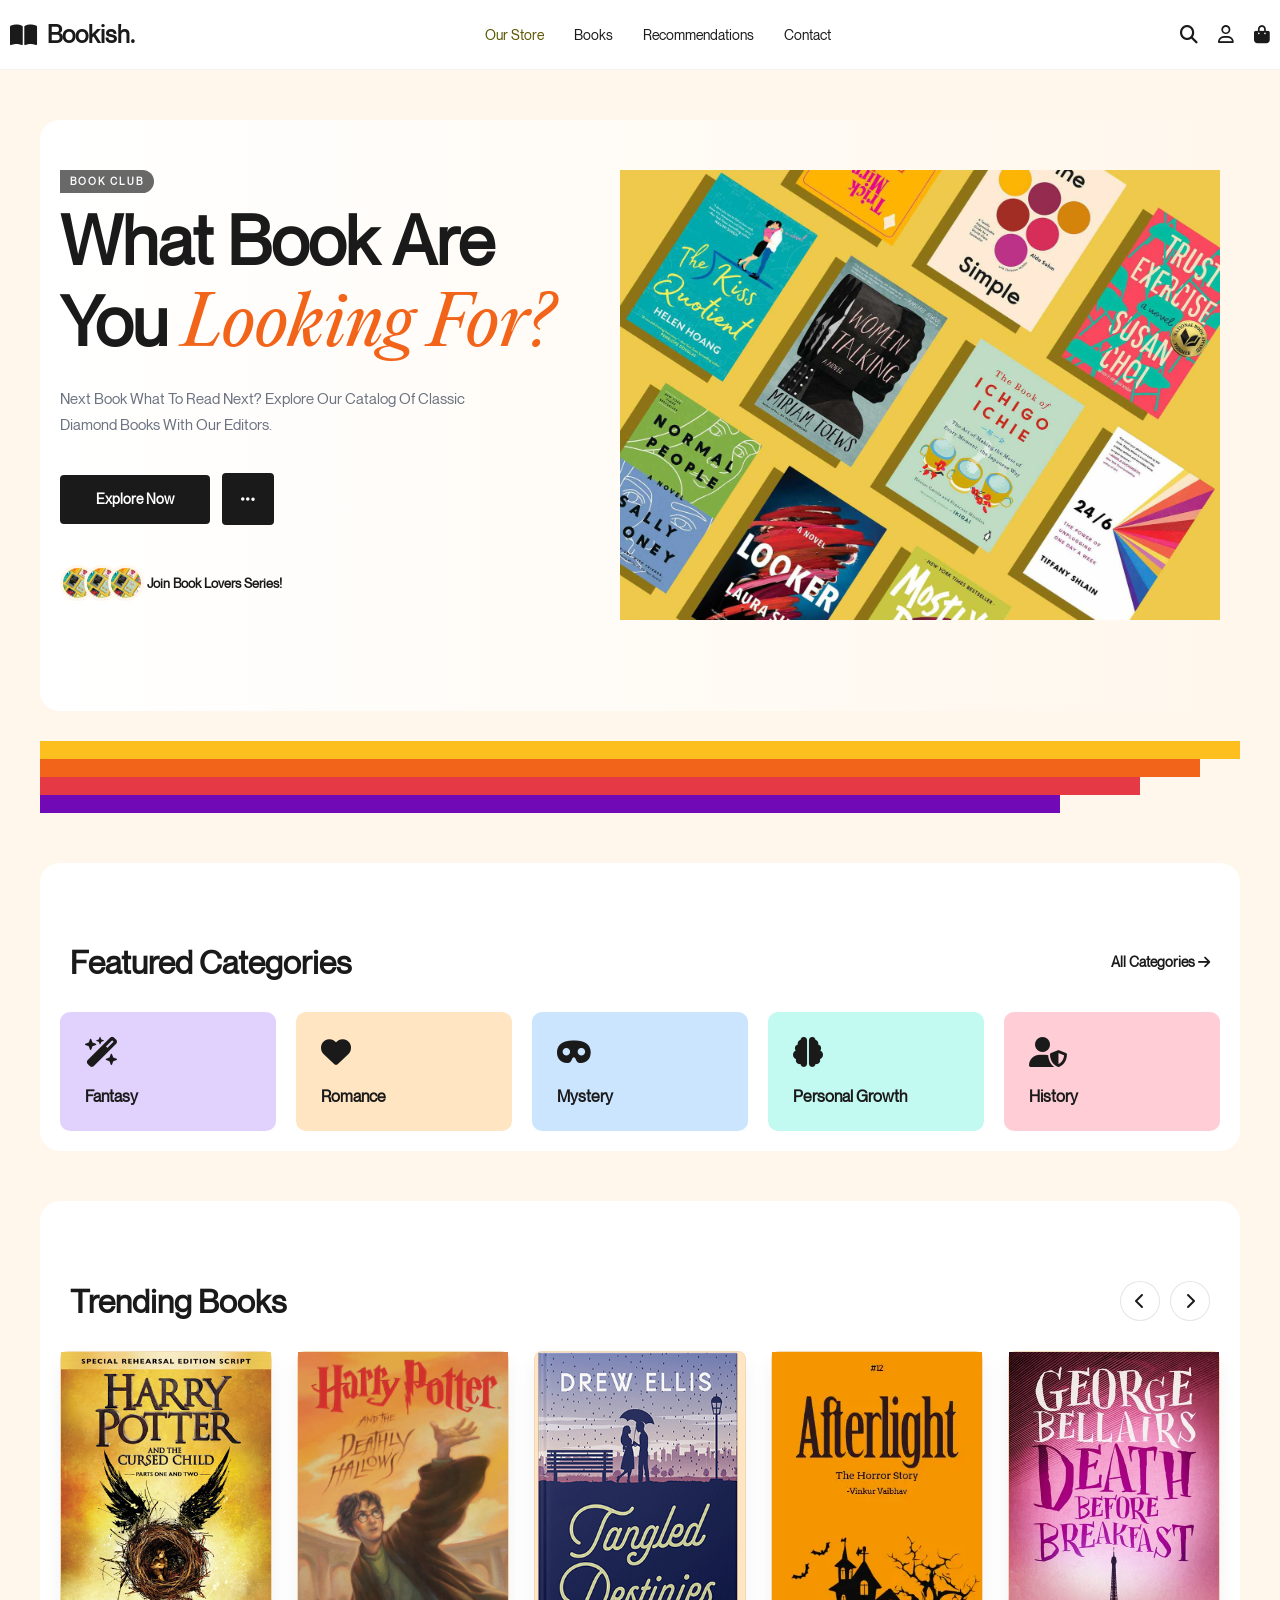
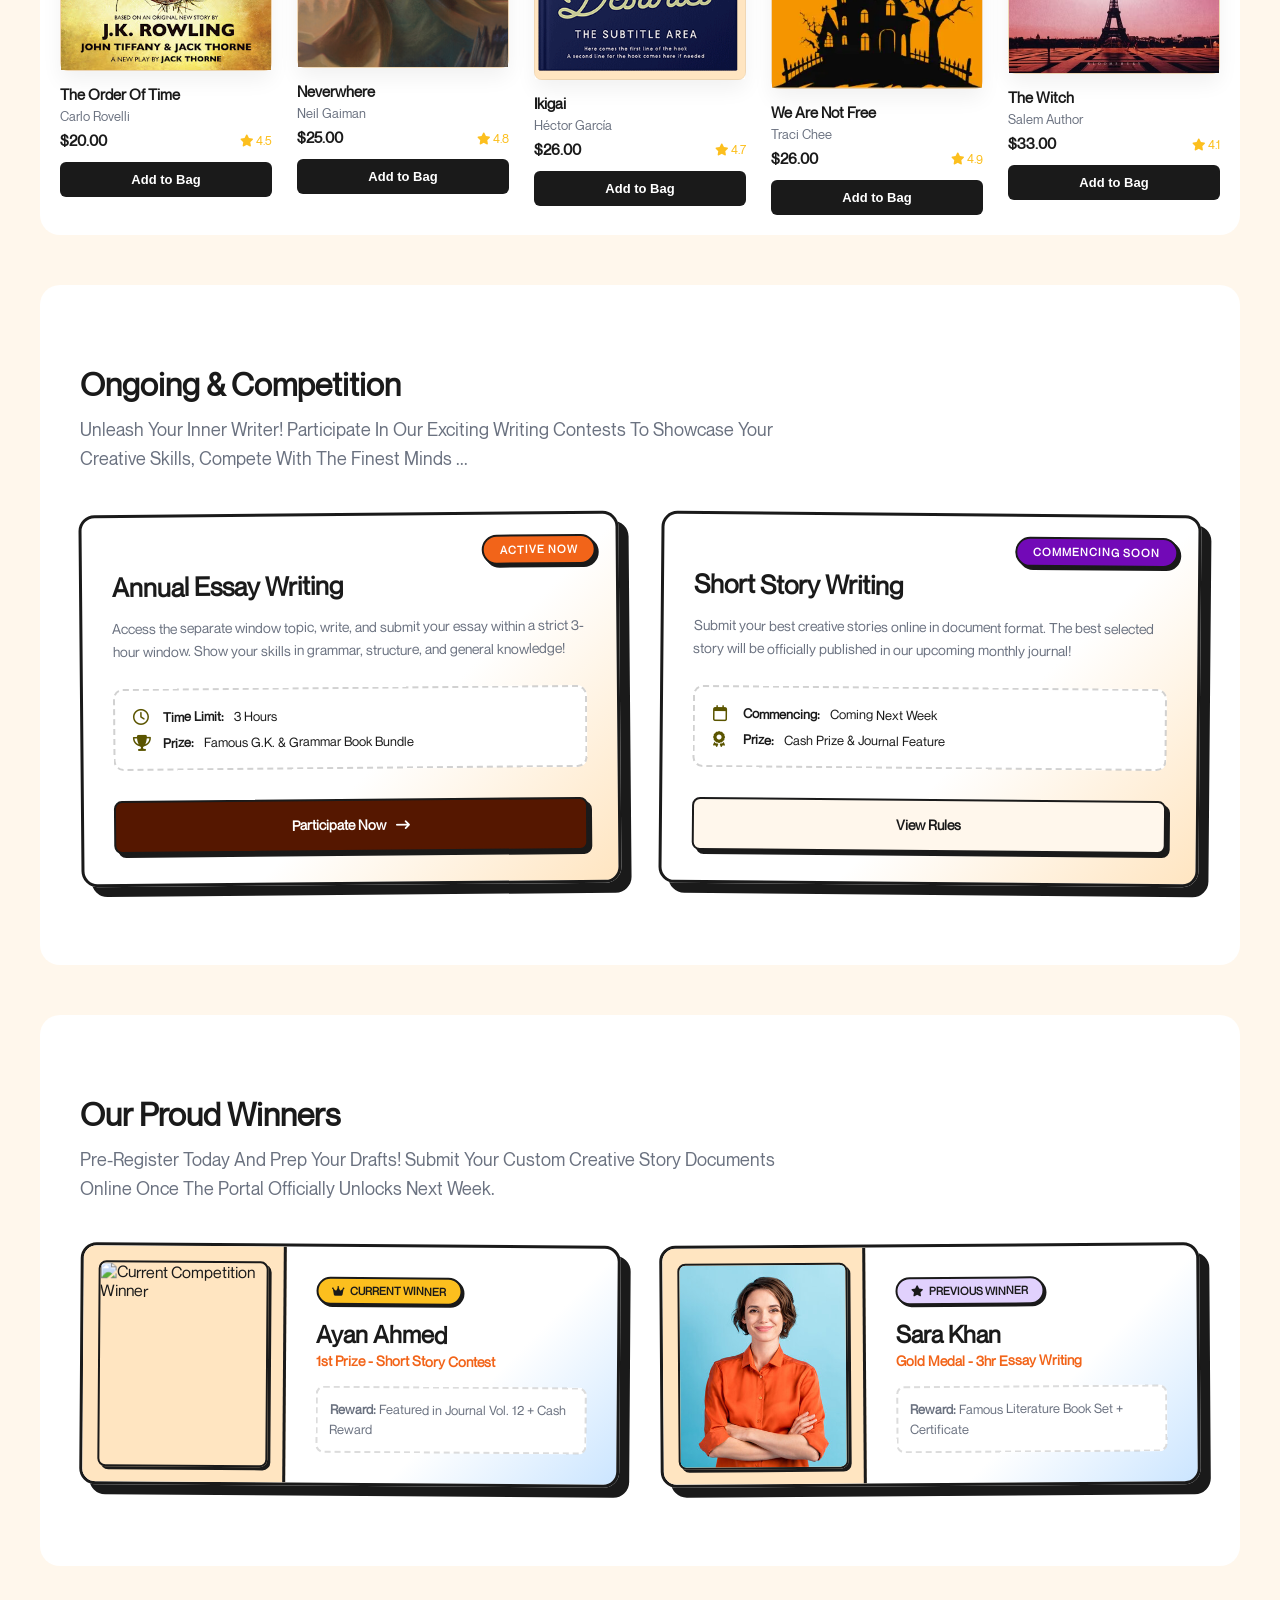
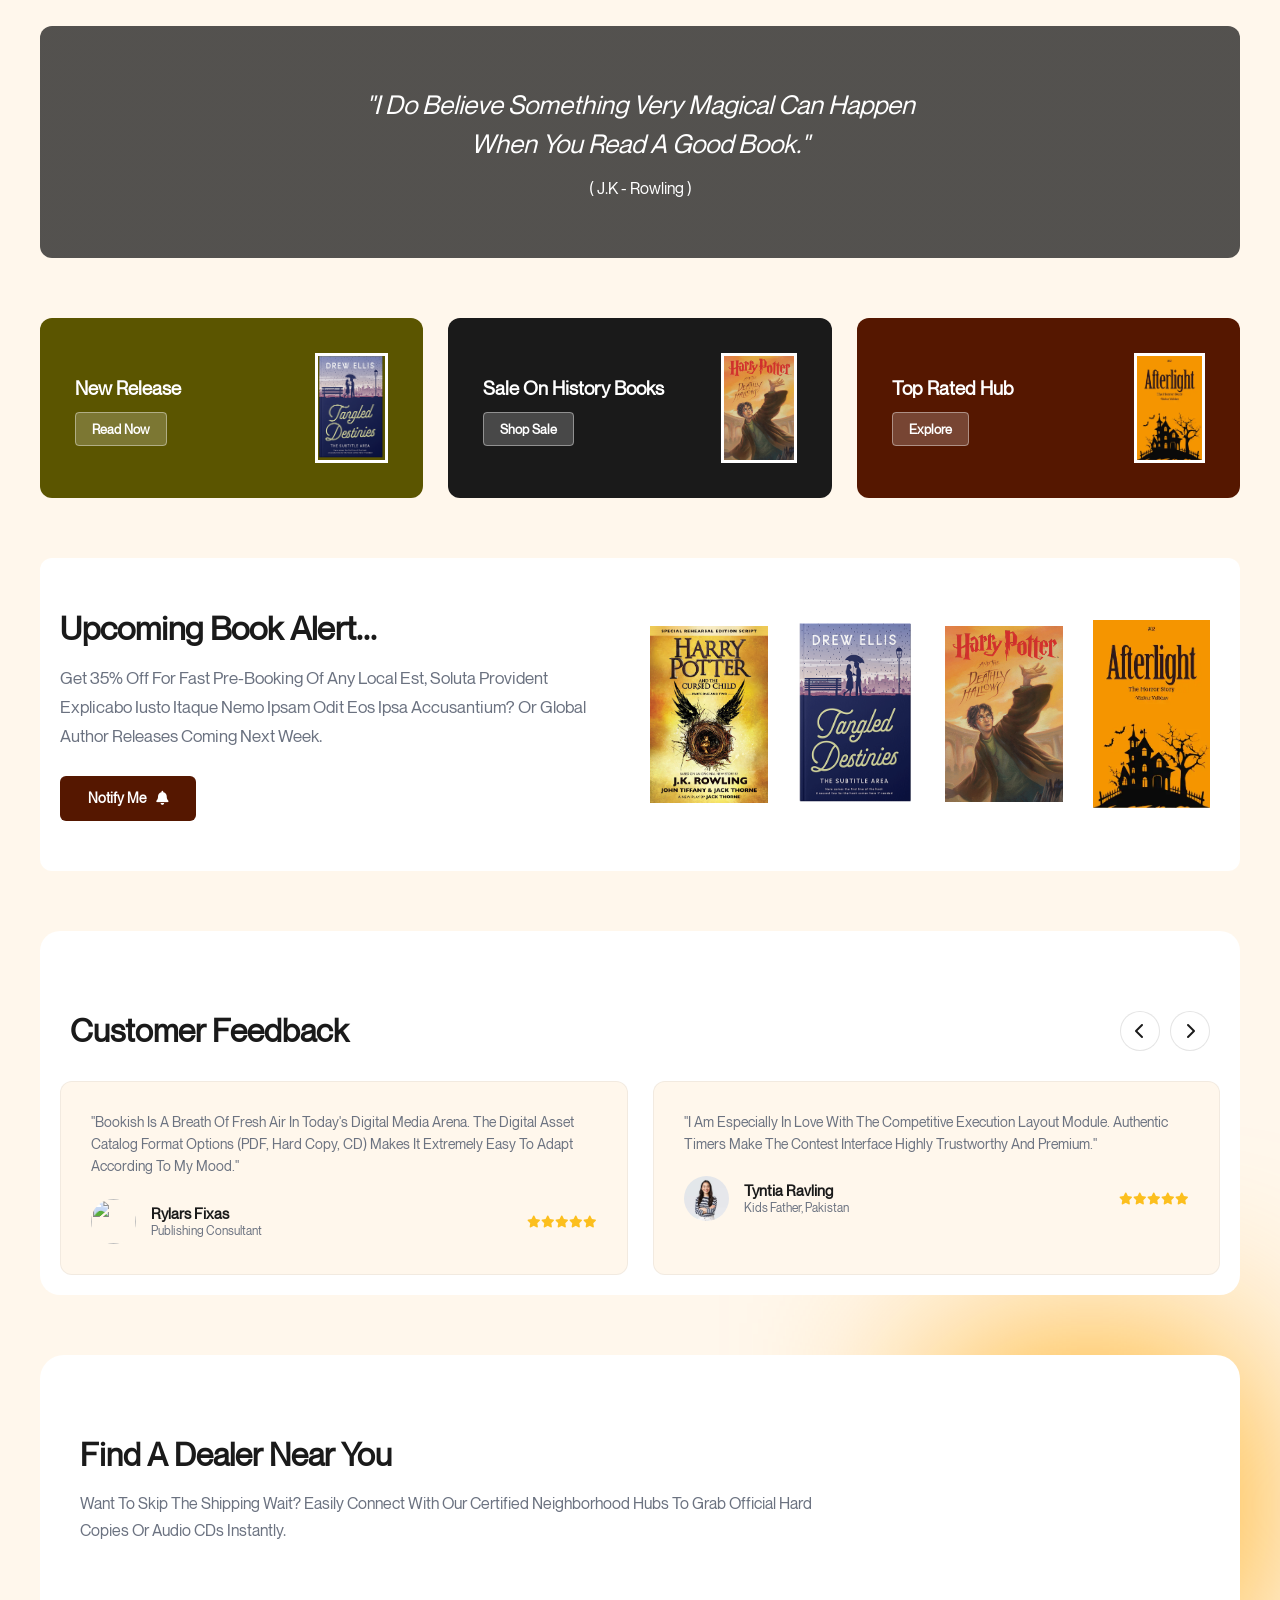
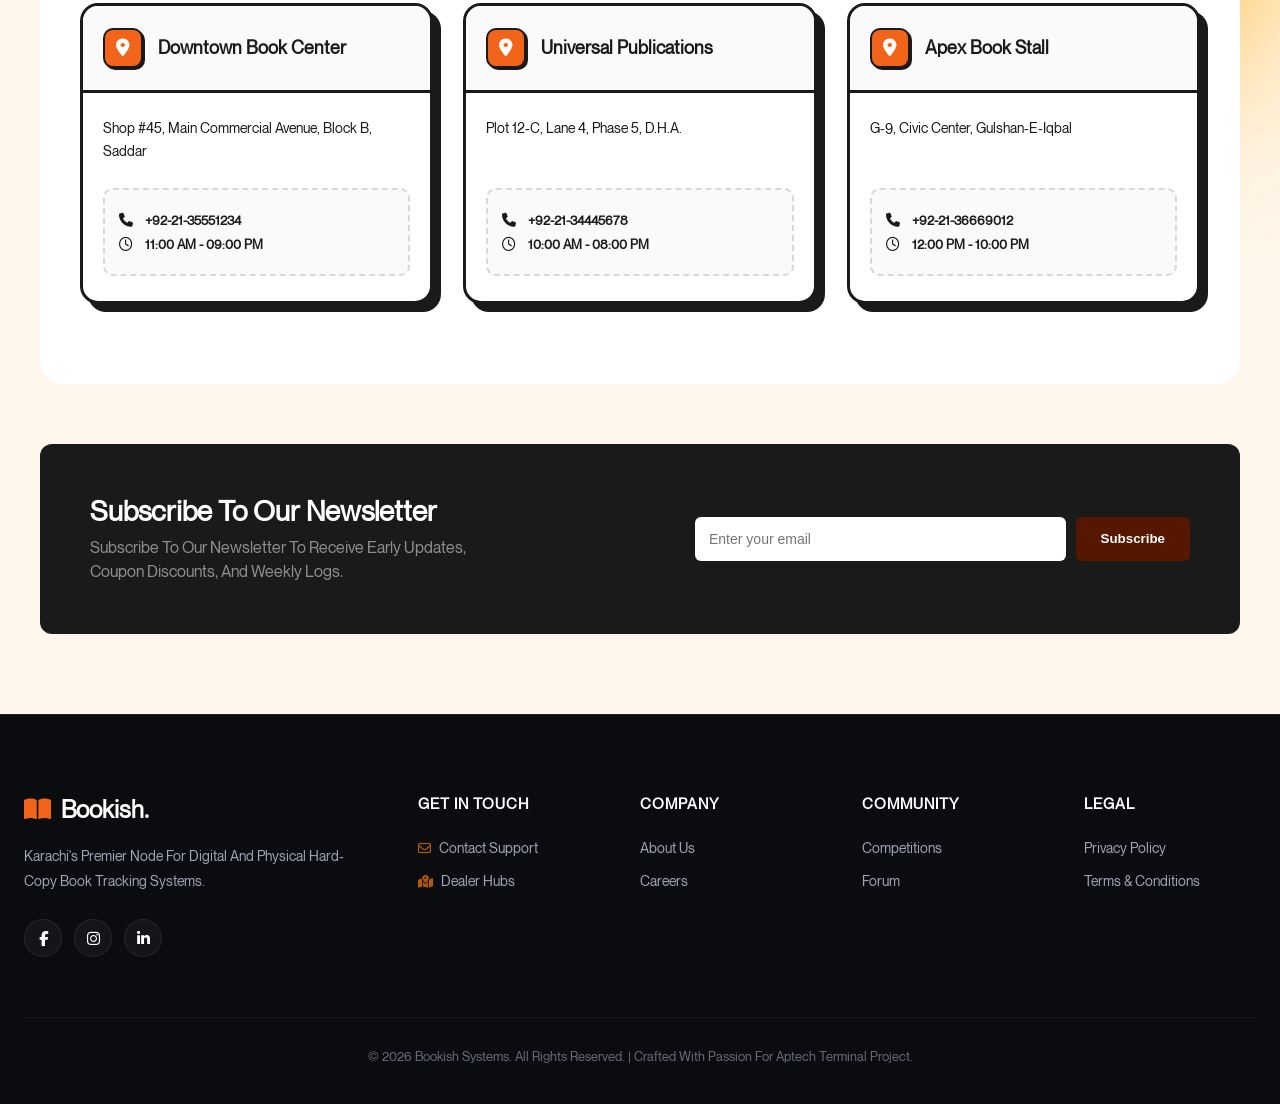
==== index.html @ 61b91fbd "landing page ready" ====
<!DOCTYPE html>
<html lang="en">
<head>
    <meta charset="UTF-8">
    <meta name="viewport" content="width=device-width, initial-scale=1.0">
    <title>Bookish - Online E-Book & Portal</title>
    <link rel="stylesheet" href="css/style.css">
    <link rel="stylesheet" href="https://cdnjs.cloudflare.com/ajax/libs/font-awesome/6.4.0/css/all.min.css">
   
</head>
<body>
 <header>
            <div class="nav-wrapper">
                <a href="#" class="brand-logo"><i class="fa-solid fa-book-open logo-icon"></i>Bookish.</a>
                <nav>
                    <ul>
                        <li><a href="#" class="active">Our Store</a></li>
                        <li><a href="#">Books</a></li>
                        <li><a href="#">Recommendations</a></li>
                        <li><a href="#">Contact</a></li>
                    </ul>
                </nav>
                <div class="header-actions">
                    <i class="fa-solid fa-magnifying-glass"></i>
                    <i class="fa-regular fa-user"></i>
                    <i class="fa-solid fa-bag-shopping"></i>
                </div>
            </div>
        </header>
    <div class="app-container">
        
       
<section class="retro-hero">
    <div class="hero-content-wrapper">
        <div class="hero-text-side">
            <span class="hero-tagline">BOOK CLUB</span>
            <h1 class="hero-main-title">What Book Are You <span>Looking For?</span></h1>
            <p class="hero-subtext">Next Book What To Read Next? Explore Our Catalog Of Classic Diamond Books With Our Editors.</p>
            
            <div class="hero-action-row">
                <a href="#" class="btn-explore">Explore Now</a>
                <button class="btn-square-dots"><i class="fa-solid fa-ellipsis"></i></button>
            </div>

            <div class="hero-community-widget">
                <div class="avatar-stack">
                    <img src="images/banners/landing.webp" alt="User 1" class="mini-avatar-img">
                    <img src="images/banners/landing.webp" alt="User 2" class="mini-avatar-img">
                    <img src="images/banners/landing.webp" alt="User 3" class="mini-avatar-img">
                </div>
                <p>Join Book Lovers Series!</p>
            </div>
        </div>

        <div class="hero-graphics-side">
       <img src="images/banners/landing.webp" alt="">
            
        </div>

    </div>

    <div class="retro-color-steps-container">
        <div class="step-strip step-yellow"></div>
        <div class="step-strip step-orange"></div>
        <div class="step-strip step-red"></div>
        <div class="step-strip step-purple"></div>
    </div>
</section>

        <section class="featured-categories">
            <div class="section-header">
                <h2>Featured Categories</h2>
                <a href="#" class="view-all">All Categories <i class="fa-solid fa-arrow-right"></i></a>
            </div>
            <div class="categories-grid">
                <div class="cat-card p1"><i class="fa-solid fa-wand-magic-sparkles"></i><h4>Fantasy</h4></div>
                <div class="cat-card p2"><i class="fa-solid fa-heart"></i><h4>Romance</h4></div>
                <div class="cat-card p3"><i class="fa-solid fa-mask"></i><h4>Mystery</h4></div>
                <div class="cat-card p4"><i class="fa-solid fa-brain"></i><h4>Personal Growth</h4></div>
                <div class="cat-card p5"><i class="fa-solid fa-user-shield"></i><h4>History</h4></div>
            </div>
        </section>

        <section class="trending-books">
            <div class="section-header">
                <h2>Trending Books</h2>
                <div class="slider-arrows">
                    <div class="arrow-btn"><i class="fa-solid fa-chevron-left"></i></div>
                    <div class="arrow-btn"><i class="fa-solid fa-chevron-right"></i></div>
                </div>
            </div>
            <div class="books-grid">
                <div class="book-card">
                    <div class="book-cover-wrap"><img src="images/ex1.webp" alt=""></div>
                    <h4>The Order of Time</h4>
                    <p class="author">Carlo Rovelli</p>
                    <div class="rating-price-row">
                        <span class="book-price">$20.00</span>
                        <span class="book-rating"><i class="fa-solid fa-star"></i> 4.5</span>
                    </div>
                    <button class="btn-bag">Add to Bag</button>
                </div>
                <div class="book-card">
                    <div class="book-cover-wrap"><img src="images/ex2.webp" alt=""></div>
                    <h4>Neverwhere</h4>
                    <p class="author">Neil Gaiman</p>
                    <div class="rating-price-row">
                        <span class="book-price">$25.00</span>
                        <span class="book-rating"><i class="fa-solid fa-star"></i> 4.8</span>
                    </div>
                    <button class="btn-bag">Add to Bag</button>
                </div>
                <div class="book-card">
                    <div class="book-cover-wrap"><img src="images/ex3.webp" alt=""></div>
                    <h4>Ikigai</h4>
                    <p class="author">Héctor García</p>
                    <div class="rating-price-row">
                        <span class="book-price">$26.00</span>
                        <span class="book-rating"><i class="fa-solid fa-star"></i> 4.7</span>
                    </div>
                    <button class="btn-bag">Add to Bag</button>
                </div>
                <div class="book-card">
                    <div class="book-cover-wrap"><img src="images/ex4.webp" alt=""></div>
                    <h4>We Are Not Free</h4>
                    <p class="author">Traci Chee</p>
                    <div class="rating-price-row">
                        <span class="book-price">$26.00</span>
                        <span class="book-rating"><i class="fa-solid fa-star"></i> 4.9</span>
                    </div>
                    <button class="btn-bag">Add to Bag</button>
                </div>
                <div class="book-card">
                    <div class="book-cover-wrap"><img src="images/ex5.webp" alt=""></div>
                    <h4>The Witch</h4>
                    <p class="author">Salem Author</p>
                    <div class="rating-price-row">
                        <span class="book-price">$33.00</span>
                        <span class="book-rating"><i class="fa-solid fa-star"></i> 4.1</span>
                    </div>
                    <button class="btn-bag">Add to Bag</button>
                </div>
            </div>
        </section>
    <section class="competition-section">
    <div class="section-container">
        <h2 class="section-title">Ongoing & Competition</h2>
<p class="section-subtitle">Unleash your inner writer! Participate in our exciting writing contests to showcase your creative skills, compete with the finest minds ...</p>
        <div class="comp-grid">
            <div class="comp-card dynamic-tilt-left">
                <div class="comp-badge status-active">Active Now</div>
                <div class="comp-content">
                    <h3>Annual Essay Writing</h3>
                    <p class="comp-desc">Access the separate window topic, write, and submit your essay within a strict 3-hour window. Show your skills in grammar, structure, and general knowledge!</p>
                    <div class="comp-meta">
                        <span><i class="fa-regular fa-clock"></i> <strong>Time Limit:</strong> 3 Hours</span>
                        <span><i class="fa-solid fa-trophy"></i> <strong>Prize:</strong> Famous G.K. & Grammar Book Bundle</span>
                    </div>
                    <a href="competitions.html" class="comp-btn btn-primary">Participate Now <i class="fa-solid fa-arrow-right-long"></i></a>
                </div>
            </div>

            <div class="comp-card dynamic-tilt-right">
                <div class="comp-badge status-upcoming">Commencing Soon</div>
                
                <div class="comp-content">
                    <h3>Short Story Writing</h3>
                    <p class="comp-desc">Submit your best creative stories online in document format. The best selected story will be officially published in our upcoming monthly journal!</p>
                    <div class="comp-meta">
                        <span><i class="fa-regular fa-calendar"></i> <strong>Commencing:</strong> Coming Next Week</span>
                        <span><i class="fa-solid fa-award"></i> <strong>Prize:</strong> Cash Prize & Journal Feature</span>
                    </div>
                    <a href="competitions.html" class="comp-btn btn-secondary">View Rules</a>
                </div>
            </div>
        </div>
    </div>
</section>

<section class="winners-section">
    <div class="section-container">
        <h2 class="section-title">Our Proud Winners</h2>  
<p class="section-subtitle">Pre-register today and prep your drafts! Submit your custom creative story documents online once the portal officially unlocks next week.</p>
        <div class="winners-grid">
            <div class="winner-card card-tilt-left">
                <div class="winner-img-container">
                    <img src="images/pr2.webp" alt="Current Competition Winner" class="winner-img">
                </div>
                <div class="winner-info">
                    <span class="winner-tag tag-current"><i class="fa-solid fa-crown"></i> Current Winner</span>
                    <h4>Ayan Ahmed</h4>
                    <p class="winner-achievement">1st Prize - Short Story Contest</p>
                    <div class="winner-reward-box">
                        <p class="winner-reward"><strong>Reward:</strong> Featured in Journal Vol. 12 + Cash Reward</p>
                    </div>
                </div>
            </div>

            <div class="winner-card card-tilt-right">
                <div class="winner-img-container">
                    <img src="images/pr1.webp" alt="Previous Competition Winner" class="winner-img">
                </div>
                <div class="winner-info">
                    <span class="winner-tag tag-previous"><i class="fa-solid fa-star"></i> Previous Winner</span>
                    <h4>Sara Khan</h4>
                    <p class="winner-achievement">Gold Medal - 3hr Essay Writing</p>
                    <div class="winner-reward-box">
                        <p class="winner-reward"><strong>Reward:</strong> Famous Literature Book Set + Certificate</p>
                    </div>
                </div>
            </div>
        </div>
    </div>
</section>


        <section class="quote-banner">
            <h3>"I do believe something very magical can happen <br> when you read a good book."</h3>
            <p>( J.K - Rowling )</p>
        </section>

  

        <section class="highlight-banners-grid">
            <div class="hl-card c1">
                <div class="hl-left"><h3>New Release</h3><br><a href="#" class="hl-btn">Read Now</a></div>
                <img src="images/ex3.webp" alt="">
            </div>
            <div class="hl-card c2">
                <div class="hl-left"><h3>Sale on History Books</h3><br><a href="#" class="hl-btn">Shop Sale</a></div>
                <img src="images/ex2.webp" alt="">
            </div>
            <div class="hl-card c3">
                <div class="hl-left"><h3>Top Rated Hub</h3><br><a href="#" class="hl-btn">Explore</a></div>
                <img src="images/ex4.webp" alt="">
            </div>
        </section>

        <section class="upcoming-block">
            <div class="up-left">
                <h2>Upcoming Book Alert...</h2>
                <p>Get 35% off for fast pre-booking of any local Est, soluta provident explicabo iusto itaque nemo ipsam odit eos ipsa accusantium? or global author releases coming next week.</p>
                <a href="#" class="btn-prime" style="width:fit-content;">Notify me <i class="fa-solid fa-bell"></i></a>
            </div>
            <div class="up-right-grid">
                <div class="grid-mini-cover"><img src="images/ex1.webp" alt=""></div><div class="grid-mini-cover"><img src="images/ex3.webp" alt=""></div>
                <div class="grid-mini-cover"><img src="images/ex2.webp" alt=""></div><div class="grid-mini-cover"><img src="images/ex4.webp" alt=""></div>
            </div>
        </section>

        <section class="testimonials">
            <div class="section-header">
                <h2>Customer Feedback</h2>
                <div class="slider-arrows">
                    <div class="arrow-btn"><i class="fa-solid fa-chevron-left"></i></div>
                    <div class="arrow-btn"><i class="fa-solid fa-chevron-right"></i></div>
                </div>
            </div>
            <div class="reviews-grid">
                <div class="review-card">
                    <p class="review-text">"Bookish is a breath of fresh air in today's digital media arena. The digital asset catalog format options (PDF, Hard Copy, CD) makes it extremely easy to adapt according to my mood."</p>
                    <div class="reviewer-profile">
                        <div class="rev-info">
                            <div class="rev-avatar"><img src="images/pr2.webp" alt=""></div>
                            <div class="rev-name"><h4>Rylars Fixas</h4><p>Publishing Consultant</p></div>
                        </div>
                        <div class="stars"><i class="fa-solid fa-star"></i><i class="fa-solid fa-star"></i><i class="fa-solid fa-star"></i><i class="fa-solid fa-star"></i><i class="fa-solid fa-star"></i></div>
                    </div>
                </div>
                <div class="review-card">
                    <p class="review-text">"I am especially in love with the competitive execution layout module. Authentic timers make the contest interface highly trustworthy and premium."</p>
                    <div class="reviewer-profile">
                        <div class="rev-info">
                            <div class="rev-avatar"><img src="images/pr3.webp" alt=""></div>
                            <div class="rev-name"><h4>Tyntia Ravling</h4><p>Kids Father, Pakistan</p></div>
                        </div>
                        <div class="stars"><i class="fa-solid fa-star"></i><i class="fa-solid fa-star"></i><i class="fa-solid fa-star"></i><i class="fa-solid fa-star"></i><i class="fa-solid fa-star"></i></div>
                    </div>
                </div>
            </div>
        </section>
<section class="dealers-section">
    <div class="section-container">
        <h2 class="section-title">Find a <span>Dealer</span> Near You</h2>
        <p class="section-subtitle">Want to skip the shipping wait? Easily connect with our certified neighborhood hubs to grab official hard copies or audio CDs instantly.</p>
        <br>
        
        <div class="dealers-grid">
            <div class="dealer-card">
                <div class="dealer-header">
                    <div class="dealer-icon"><i class="fa-solid fa-location-dot"></i></div>
                    <h4>Downtown Book Center</h4>
                </div>
                <div class="dealer-body">
                    <p class="dealer-address">Shop #45, Main Commercial Avenue, Block B, Saddar</p>
                    <div class="dealer-meta-wrapper">
                        <p class="dealer-contact"><i class="fa-solid fa-phone"></i> <span>+92-21-35551234</span></p>
                        <p class="dealer-timing"><i class="fa-regular fa-clock"></i> <span>11:00 AM - 09:00 PM</span></p>
                    </div>
                </div>
            </div>

            <div class="dealer-card">
                <div class="dealer-header">
                    <div class="dealer-icon"><i class="fa-solid fa-location-dot"></i></div>
                    <h4>Universal Publications</h4>
                </div>
                <div class="dealer-body">
                    <p class="dealer-address">Plot 12-C, Lane 4, Phase 5, D.H.A.</p>
                    <div class="dealer-meta-wrapper">
                        <p class="dealer-contact"><i class="fa-solid fa-phone"></i> <span>+92-21-34445678</span></p>
                        <p class="dealer-timing"><i class="fa-regular fa-clock"></i> <span>10:00 AM - 08:00 PM</span></p>
                    </div>
                </div>
            </div>

            <div class="dealer-card">
                <div class="dealer-header">
                    <div class="dealer-icon"><i class="fa-solid fa-location-dot"></i></div>
                    <h4>Apex Book Stall</h4>
                </div>
                <div class="dealer-body">
                    <p class="dealer-address">G-9, Civic Center, Gulshan-e-Iqbal</p>
                    <div class="dealer-meta-wrapper">
                        <p class="dealer-contact"><i class="fa-solid fa-phone"></i> <span>+92-21-36669012</span></p>
                        <p class="dealer-timing"><i class="fa-regular fa-clock"></i> <span>12:00 PM - 10:00 PM</span></p>
                    </div>
                </div>
            </div>
        </div>
    </div>
</section>
        <section class="newsletter-section">
            <div class="nl-left">
                <h2>Subscribe to our Newsletter</h2>
                <p>Subscribe to our newsletter to receive early updates, <br> coupon discounts, and weekly logs.</p>
            </div>
            <form class="nl-form" onsubmit="event.preventDefault();">
                <input type="email" placeholder="Enter your email">
                <button type="submit">Subscribe</button>
            </form>
        </section>

    </div>
    <footer>
  <div class="footer-container">
      <div class="footer-grid">
          <div class="footer-logo-side">
              <div class="footer-brand">
                  
                                <a href="#" class="brand-logo"><i class="fa-solid fa-book-open logo-icon"></i>Bookish.</a>

              </div>
              <p>Karachi's premier node for digital and physical hard-copy book tracking systems.</p>
              <div class="social-icons">
                  <a href="#" aria-label="Facebook"><i class="fa-brands fa-facebook-f"></i></a>
                  <a href="#" aria-label="Instagram"><i class="fa-brands fa-instagram"></i></a>
                  <a href="#" aria-label="Linkedin"><i class="fa-brands fa-linkedin-in"></i></a>
              </div>
          </div>
          
          <div class="footer-col">
              <h4>Get in Touch</h4>
              <ul>
                  <li><a href="#"><i class="fa-regular fa-envelope"></i> Contact Support</a></li>
                  <li><a href="#"><i class="fa-solid fa-map-location-dot"></i> Dealer Hubs</a></li>
              </ul>
          </div>
          
          <div class="footer-col">
              <h4>Company</h4>
              <ul>
                  <li><a href="#">About Us</a></li>
                  <li><a href="#">Careers</a></li>
              </ul>
          </div>
          
          <div class="footer-col">
              <h4>Community</h4>
              <ul>
                  <li><a href="#">Competitions</a></li>
                  <li><a href="#">Forum</a></li>
              </ul>
          </div>
          
          <div class="footer-col">
              <h4>Legal</h4>
              <ul>
                  <li><a href="#">Privacy Policy</a></li>
                  <li><a href="#">Terms & Conditions</a></li>
              </ul>
          </div>
      </div>
      
      <div class="footer-bottom">
          <p>&copy; 2026 Bookish Systems. All rights reserved. | Crafted with passion for Aptech Terminal Project.</p>
      </div>
  </div>
</footer>

</body>
</html>
---- css/style.css ----
@font-face {
    font-family: 'normal'; 
    src: url('fonts/NeueMontreal-Regular.woff2');
    font-weight: normal;
    font-style: normal;
}

@font-face {
    font-family: 'italic'; 
    src: url('fonts/italic.woff2');
    font-weight: normal;
    font-style: normal;
}

* {
    margin: 0;
    padding: 0;
    box-sizing: border-box;
}

:root {
    /* Main Brand Palette */
    --primary-dark: #1a1a1a;       /* Clean Dark Charcoal (Headings & Primary Text) */
    --brand-accent: #5b5500;       /* Cool Sage Green (Links, Highlights, Accents) */
    --cta-orange: #551700;         /* Terracotta/Orange (Primary Buttons, Action items) */
    --bg-main: #fff7ec;            /* Soft Book-Paper Cream (Website background) */
    --bg-card: #ffffff;            /* Pure White for clean card structures */
    
    /* Text Varieties */
    --text-muted: #6b7280;         /* Slate Gray for secondary details/author names */
    
    /* Pastel Categories Grid Colors */
    --pastel-purple: #e1d1fd;
    --pastel-orange: #ffe5c1;
    --pastel-blue: #cbe5ff;
    --pastel-green: #c2f9f1;
    --pastel-pink: #ffcdd6;
    
    /* Retro Graphics Colors */
    --retro-yellow: #fcbf1e;
    --retro-orange: #f26419;
    --retro-red: #e63946;
    --retro-purple: #7209b7;
}

body {
    font-family: 'normal', sans-serif;
    background-color: var(--bg-main);
    color: var(--primary-dark);
    text-transform: capitalize;
}

/* CONTAINER CONSTRAINT */
.app-container {
    max-width: 1400px;
    margin: 0 auto;
    padding: 0 40px;
}

/* 1. BRAND NAVIGATION HEADER */
header {
    background-color: var(--bg-card);
    padding: 20px 10px;
    border-bottom: 1px solid rgba(0, 0, 0, 0.05);
}

.nav-wrapper {
    display: flex;
    justify-content: space-between;
    align-items: center;
    max-width: 1300px;
    margin: auto;
}

.brand-logo {
    font-size: 24px;
    font-weight: 700;
    color: var(--primary-dark);
    display: flex;
    align-items: center;
    gap: 10px;
    text-decoration: none;
}

nav ul {
    display: flex;
    list-style: none;
    gap: 30px;
}

nav ul li a {
    text-decoration: none;
    color: var(--primary-dark);
    font-weight: 500;
    font-size: 14px;
    transition: color 0.3s ease;
}

nav ul li a:hover, nav ul li a.active {
    color: var(--brand-accent);
}

.header-actions {
    display: flex;
    gap: 20px;
    font-size: 18px;
    color: var(--primary-dark);
    cursor: pointer;
}

/* 2. HERO SPLIT CONTAINER */
.hero-section {
    background: linear-gradient(135deg, var(--bg-card) 70%, var(--pastel-orange) 30%);
    padding: 60px 0;
    display: grid;
    grid-template-columns: 1fr 1fr;
    align-items: center;
    gap: 40px;
}

.hero-left h1 {
    font-size: 56px;
    font-weight: 700;
    line-height: 1.15;
    margin-bottom: 25px;
    color: var(--primary-dark);
}

.hero-left p {
    font-size: 15px;
    color: var(--text-muted);
    line-height: 1.6;
    margin-bottom: 30px;
    max-width: 480px;
}

.btn-prime {
    background-color: var(--cta-orange);
    color: var(--bg-card);
    padding: 14px 28px;
    border-radius: 6px;
    text-decoration: none;
    font-weight: 600;
    display: inline-flex;
    align-items: center;
    gap: 10px;
    font-size: 14px;
    transition: opacity 0.3s ease;
}

.btn-prime:hover {
    opacity: 0.9;
}

.hero-metrics {
    margin-top: 50px;
    display: flex;
    align-items: center;
    gap: 20px;
}

.metrics-count {
    font-size: 28px;
    font-weight: 700;
    color: var(--primary-dark);
}

.hero-right-card {
    background: var(--bg-card);
    border-radius: 12px;
    padding: 30px;
    box-shadow: 0 20px 40px rgba(0,0,0,0.05);
    max-width: 450px;
    margin-left: auto;
}

.hero-book-img {
    width: 100%;
    height: auto;
    object-fit: cover;
    border-radius: 6px;
    margin-bottom: 20px;
}

.hero-book-img img{
    width: 100%;
}

.hero-right-card h3 {
    font-size: 22px;
    margin-bottom: 5px;
    color: var(--primary-dark);
}

.hero-right-card .author {
    color: var(--text-muted);
    font-size: 14px;
    margin-bottom: 15px;
}

.price-row {
    display: flex;
    justify-content: space-between;
    align-items: center;
    font-size: 22px;
    font-weight: 700;
    color: var(--primary-dark);
}

.slider-arrows {
    display: flex;
    gap: 10px;
}

.arrow-btn {
    width: 40px;
    height: 40px;
    border-radius: 50%;
    border: 1px solid rgba(0, 0, 0, 0.1);
    display: flex;
    align-items: center;
    justify-content: center;
    cursor: pointer;
    background: var(--bg-card);
    color: var(--primary-dark);
    transition: all 0.3s ease;
}

.arrow-btn:hover {
    background-color: var(--primary-dark);
    color: var(--bg-card);
}

/* 3. FEATURED BUBBLES SECTION */
.featured-authors{
    background-color: white;
    padding: 20px;
    border-radius: 20px;
}
.section-header {
    display: flex;
    justify-content: space-between;
    align-items: center;
    padding: 0 10px;
    margin: 60px 0 30px 0;
}

.section-header h2 {
       font-size: 32px;

    font-weight: 700;
    color: var(--primary-dark);
}

.view-all {
    text-decoration: none;
    color: var(--primary-dark);
    font-weight: 600;
    font-size: 14px;
    transition: color 0.3s;
}

.view-all:hover {
    color: var(--brand-accent);
}

.categories-grid {
    display: grid;
    grid-template-columns: repeat(5, 1fr);
    gap: 20px;
}

.cat-card {
    border-radius: 10px;
    padding: 25px;
    text-align: left;
    cursor: pointer;
    transition: transform 0.3s ease;
}
.featured-categories{
    background-color: white;
    padding: 20px 20px;
    margin-top: 50px;
    border-radius: 20px;
}
.cat-card:hover {
    transform: translateY(-5px);
}

.cat-card.p1 { background-color: var(--pastel-purple); }
.cat-card.p2 { background-color: var(--pastel-orange); }
.cat-card.p3 { background-color: var(--pastel-blue); }
.cat-card.p4 { background-color: var(--pastel-green); }
.cat-card.p5 { background-color: var(--pastel-pink); }

.cat-card i {
    font-size: 30px;
    margin-bottom: 20px;
    color: var(--primary-dark);
}

.cat-card h4 {
    font-size: 16px;
    font-weight: 600;
    color: var(--primary-dark);
}

/* 4. TRENDING BOOKS SHOWCASE */
.trending-books{
    padding: 20px;
    background-color: white;
    border-radius: 20px;
    margin-top: 50px;
}
.books-grid {
    display: grid;
    grid-template-columns: repeat(5, 1fr);
    gap: 25px;
}

.book-card {
    background: none;
}

.book-cover-wrap {
    background-color: var(--pastel-orange);
    border-radius: 8px;
    /* padding: 20px; */
    display: flex;
    justify-content: center;
    align-items: center;
    margin-bottom: 15px;
    position: relative;
    /* height: 280px; */
    border: 1px solid rgba(0, 0, 0, 0.03);
}

.book-cover-wrap img {
    width: 100%;
    max-height: 350px;
    object-fit: cover;
    box-shadow: 0 10px 20px rgba(0,0,0,0.06);
}

.book-card h4 {
    font-size: 15px;
    font-weight: 600;
    margin-bottom: 4px;
    white-space: nowrap;
    overflow: hidden;
    text-overflow: ellipsis;
    color: var(--primary-dark);
}

.book-card .author {
    font-size: 13px;
    color: var(--text-muted);
    margin-bottom: 8px;
}

.rating-price-row {
    display: flex;
    justify-content: space-between;
    align-items: center;
    margin-bottom: 12px;
}

.book-price {
    font-weight: 700;
    font-size: 15px;
    color: var(--primary-dark);
}

.book-rating {
    font-size: 12px;
    color: var(--retro-yellow);
}

.btn-bag {
    width: 100%;
    background-color: var(--primary-dark);
    color: var(--bg-card);
    border: none;
    padding: 10px;
    border-radius: 6px;
    font-weight: 600;
    font-size: 13px;
    cursor: pointer;
    transition: background-color 0.3s ease;
}

.btn-bag:hover {
    background-color: var(--brand-accent);
}

/* 5. AUDIO BOOKS FLEXIBLE ROW */
.audio-books{
    background-color: white;
    padding: 20px;
    border-radius: 20px;
    margin-top: 50px;
}
.audio-grid {
    display: grid;
    grid-template-columns: repeat(3, 1fr);
    gap: 25px;
}

.audio-card {
    background-color: var(--bg-card);
    border: 1px solid rgba(0, 0, 0, 0.05);
    border-radius: 10px;
    padding: 15px;
    display: flex;
    gap: 15px;
    align-items: center;
    position: relative;
}

.audio-img {
    width: 70px;
    height: 90px;
    background-color: var(--bg-main);
    border-radius: 4px;
    display: flex;
    justify-content: center;
    align-items: center;
    padding: 5px;
}

.audio-img img {
    max-height: 100%;
    max-width: 100%;
}

.audio-info h4 {
    font-size: 15px;
    margin-bottom: 4px;
    color: var(--primary-dark);
}

.audio-info p {
    font-size: 13px;
    color: var(--text-muted);
    margin-bottom: 8px;
}

.audio-meta {
    font-size: 12px;
    color: var(--text-muted);
    display: flex;
    align-items: center;
    gap: 5px;
}

.play-circle {
    position: absolute;
    right: 20px;
    width: 32px;
    height: 32px;
    border-radius: 50%;
    border: 1px solid rgba(0, 0, 0, 0.1);
    display: flex;
    align-items: center;
    justify-content: center;
    cursor: pointer;
    background-color: var(--bg-card);
    color: var(--brand-accent);
    transition: all 0.3s ease;
}

.play-circle:hover {
    background-color: var(--brand-accent);
    color: var(--bg-card);
}

/* 6. BANNER BANNER STRIP */
.quote-banner {
    background: linear-gradient(rgba(26,26,26,0.75), rgba(26,26,26,0.75)), url('https://images.unsplash.com/photo-1507842217343-583bb7270b66?q=80&w=1400') center/cover no-repeat;
    border-radius: 12px;
    padding: 60px;
    text-align: center;
    color: var(--bg-card);
    margin: 60px 0;
}

.quote-banner h3 {
    font-size: 26px;
    font-weight: 500;
    font-style: italic;
    line-height: 1.5;
    max-width: 800px;
    margin: 0 auto 15px auto;
}

/* 7. AUTHORS GRID WITH BADGES */
.authors-grid {
    display: grid;
    grid-template-columns: repeat(4, 1fr);
    gap: 25px;
}

.author-card {
    background-color: var(--bg-card);
    border-radius: 12px;
    overflow: hidden;
    border: 1px solid rgba(0, 0, 0, 0.05);
}

.author-img-box {
    height: 220px;
    background-color: var(--bg-main);
}

.author-img-box img {
    width: 100%;
    height: 100%;
    object-fit: cover;
}

.author-details {
    padding: 20px;
    background: var(--bg-card);
    border-bottom-left-radius: 12px;
    border-bottom-right-radius: 12px;
    position: relative;
}

.author-details h4 {
    font-size: 16px;
    font-weight: 700;
    color: var(--primary-dark);
}

.author-details p {
    font-size: 13px;
    color: var(--text-muted);
    margin-top: 4px;
}

.follow-badge {
    position: absolute;
    right: 20px;
    top: 20px;
    background-color: var(--brand-accent);
    color: var(--bg-card);
    font-size: 11px;
    padding: 4px 12px;
    border-radius: 20px;
    font-weight: 600;
}

/* 8. TRIPLE HIGHLIGHT BANNER CARDS */
.highlight-banners-grid {
    display: grid;
    grid-template-columns: repeat(3, 1fr);
    gap: 25px;
    margin-top: 60px;
}

.hl-card {
    border-radius: 12px;
    padding: 35px;
    color: var(--bg-card);
    display: flex;
    justify-content: space-between;
    align-items: center;
    height: 180px;
}
.hl-card img{
    border: 3px solid white;
}

.hl-card.c1 { background-color: var(--brand-accent); }
.hl-card.c2 { background-color: var(--primary-dark); }
.hl-card.c3 { background-color: var(--cta-orange); }



.hl-btn {
    background: rgba(255,255,255,0.2);
    color: var(--bg-card);
    padding: 8px 16px;
    border-radius: 4px;
    text-decoration: none;
    font-size: 13px;
    font-weight: 600;
    border: 1px solid rgba(255,255,255,0.4);
    transition: background-color 0.3s;
}

.hl-btn:hover {
    background: rgba(255,255,255,0.3);
}

.hl-card img {
    height: 110px;
    object-fit: contain;
}

/* 9. UPCOMING BOOK GRID ALERT BLOCK */
.upcoming-block {
    background-color: white;
    border-radius: 12px;
    margin: 60px 0;
    display: grid;
    grid-template-columns: 1fr 1fr;
    overflow: hidden;
    padding: 50px 20px;
}

.up-left {
    /* padding: 20px; */
    display: flex;
    flex-direction: column;
    justify-content: center;
}

.up-left h2 {
    font-size: 33px;
    margin-bottom: 15px;
    color: var(--primary-dark);
}

.up-left p {
    color: var(--text-muted);
    font-size: 17px;
    line-height: 1.7;
    margin-bottom: 25px;
    max-width: 550px;
}

.up-right-grid {
    display: grid;
    grid-template-columns: repeat(4, 1fr);
    gap: 10px;
    /* padding: 20px; */

}

.grid-mini-cover {
    background-color: var(--bg-card);
    border-radius: 6px;
    padding: 10px;
    display: flex;
    align-items: center;
    justify-content: center;
}

.grid-mini-cover img {
    max-height: 100%;
    max-width: 100%;
    object-fit: contain;
}

/* 10. TESTIMONIAL CARDS ROW */
.testimonials{
    padding: 20px;
    background-color: white;
    border-radius: 20px;
}
.reviews-grid {
    display: grid;
    grid-template-columns: 1fr 1fr;
    gap: 25px;
}

.review-card {
    border: 1.5px solid rgba(0, 0, 0, 0.05);
    border-radius: 12px;
    padding: 30px;
    background: var(--bg-main);
}

.review-text {
    font-size: 14px;
    color: var(--text-muted);
    line-height: 1.6;
    margin-bottom: 20px;
}

.reviewer-profile {
    display: flex;
    justify-content: space-between;
    align-items: center;
}

.rev-info {
    display: flex;
    align-items: center;
    gap: 15px;
}

.rev-avatar {
    width: 45px;
    height: 45px;
    border-radius: 50%;
    background-color: var(--bg-main);
}
.rev-avatar img{
    object-fit: cover;
    width: 100%;
    height: 100%;
    aspect-ratio: 1;
    border-radius: 50%;
}

.rev-name h4 {
    font-size: 15px;
    font-weight: 700;
    color: var(--primary-dark);
}

.rev-name p {
    font-size: 12px;
    color: var(--text-muted);
}

.stars {
    color: var(--retro-yellow);
    font-size: 12px;
}

/* 11. NEWSLETTER STRIP GRID */
.newsletter-section {
    background-color: var(--primary-dark);
    border-radius: 12px;
    padding: 50px;
    color: var(--bg-card);
    display: flex;
    justify-content: space-between;
    align-items: center;
    margin: 60px 0;
}

.nl-left h2 {
    font-size: 28px;
    margin-bottom: 8px;
}

.nl-left p {
    font-size: 16px;
    opacity: 0.8;
    line-height: 1.5;
    font-weight: lighter;
    color: rgb(172, 172, 172);
}

.nl-form {
    display: flex;
    gap: 10px;
    width: 45%;
}

.nl-form input {
    flex: 1;
    padding: 14px;
    border: none;
    border-radius: 6px;
    font-size: 14px;
    background-color: var(--bg-card);
    color: var(--primary-dark);
}

.nl-form button {
    background-color: var(--cta-orange);
    color: var(--bg-card);
    border: none;
    padding: 0 25px;
    border-radius: 6px;
    font-weight: 600;
    cursor: pointer;
    transition: background-color 0.3s;
}

.nl-form button:hover {
    background-color: var(--cta-orange);
}
footer {
    background-color: #0b0c10; /* Ultra-slick deep premium black background */
    width: 100%;
    padding: 80px 0 40px 0; /* Padding inside top & bottom, sides handled by container */
    color: #ffffff;
    margin-top: 80px;
    border-top: 1px solid rgba(255, 255, 255, 0.08); /* Minimalist upper separation line */
}

/* 1300px Perfect Fluid Container */
.footer-container {
    width: 100%;
    max-width: 1300px;
    margin: 0 auto;
    padding: 0 24px;
    box-sizing: border-box;
}

.footer-grid {
    display: grid;
    grid-template-columns: 2fr repeat(4, 1fr);
    gap: 50px;
    margin-bottom: 60px;
}

/* Logo Alignment & Brand CSS */
.footer-brand {
    display: flex;
    align-items: center;
    gap: 12px;
    margin-bottom: 20px;
}

.footer-svg {
    width: 30px;
    height: 30px;
}

.footer-logo-side h3 {
    font-family: 'normal', serif;
    font-size: 26px;
    font-weight: 700;
    letter-spacing: -0.5px;
    margin: 0;
}

.footer-logo-side h3 span {
    font-family: 'italic', serif;
    font-weight: 300;
    color: #ff7a00; /* Custom neon/retro accent orange */
}

.footer-logo-side p {
    font-size: 14px;
    color: #a0a5b5; /* Smooth muted text contrast on black */
    max-width: 320px;
    line-height: 1.8;
    margin: 0 0 25px 0;
}

/* Social Media Handles */
.social-icons {
    display: flex;
    gap: 12px;
}

.social-icons a {
    width: 38px;
    height: 38px;
    background-color: rgba(255, 255, 255, 0.04);
    color: #ffffff;
    border-radius: 50%;
    display: flex;
    align-items: center;
    justify-content: center;
    font-size: 15px;
    text-decoration: none;
    border: 1px solid rgba(255, 255, 255, 0.08);
    transition: all 0.3s cubic-bezier(0.25, 0.8, 0.25, 1);
}

.social-icons a:hover {
    background-color: #ff7a00;
    color: #0b0c10;
    border-color: #ff7a00;
    transform: translateY(-4px);
    box-shadow: 0 6px 20px rgba(255, 122, 0, 0.3);
}

/* Columns & Headings Styling */
.footer-col h4 {
    font-size: 15px;
    font-weight: 600;
    text-transform: uppercase;
    letter-spacing: 1px;
    margin: 0 0 25px 0;
    color: #ffffff;
    position: relative;
}

footer .brand-logo{
    color: white;
}
.footer-col ul {
    list-style: none;
    padding: 0;
    margin: 0;
}

.footer-col ul li {
    margin-bottom: 14px;
}
footer .fa-book-open {
    color: var(--retro-orange);
}

.footer-col ul li a {
    text-decoration: none;
    color: #a0a5b5;
    font-size: 14px;
    display: inline-flex;
    align-items: center;
    gap: 8px;
    transition: all 0.2s ease;
}

.footer-col ul li a i {
    font-size: 13px;
    color: rgba(255, 122, 0, 0.7);
}

.footer-col ul li a:hover {
    color: #ff7a00;
    transform: translateX(4px);
}

/* Footer Bottom Strip Styling */
.footer-bottom {
    text-align: center;
    font-size: 13px;
    color: #686d7a;
    padding-top: 30px;
    border-top: 1px solid rgba(255, 255, 255, 0.05);
}

.footer-bottom p {
    margin: 0;
}

/* RESPONSIVE LAYOUT RESPONSES */
@media (max-width: 1024px) {
    .footer-grid {
        grid-template-columns: 1.5fr repeat(2, 1fr);
        gap: 40px;
    }
}

@media (max-width: 768px) {
    footer {
        padding: 60px 0 30px 0;
    }
    .footer-grid {
        grid-template-columns: 1fr;
        gap: 35px;
        text-align: center;
    }
    .footer-brand {
        justify-content: center;
    }
    .footer-logo-side p {
        margin-left: auto;
        margin-right: auto;
    }
    .social-icons {
        justify-content: center;
    }
    .footer-col h4::after {
        left: 50%;
        transform: translateX(-50%);
    }
    .footer-col ul li a {
        justify-content: center;
    }
    .footer-col ul li a:hover {
        transform: translateY(-2px);
    }
}
/* ==================== UPDATED RETRO HERO STYLES ==================== */
.retro-hero {
    position: relative;
    padding: 50px 0 0;
    overflow: hidden;
}

.hero-content-wrapper {
    max-width: 1320px;
    margin: 0 auto;
    padding: 50px 20px;
    background-color: white;
    border-radius: 20px;
    display: grid;
    grid-template-columns: 1.1fr 0.9fr;
    align-items: center;
    gap: 40px;
    position: relative;
    overflow: hidden;
    z-index: 5;
}
.hero-content-wrapper::before{
    content: "";
    width: 100%;
    height: 100%;
    /* border-radius: 50%; */
    background: linear-gradient(to left ,var(--bg-main), rgb(255, 255, 255));
    position: absolute;
    top: 0px;
    right: 0px;
    z-index: -1;
    /* filter: blur(50px); */
}

.hero-text-side { padding-bottom: 60px; }

.hero-tagline { 
    font-size: 10px; 
    font-weight: 700; 
    letter-spacing: 2px; 
    color: var(--bg-card); 
    background-color: rgba(0, 0, 0, 0.589);
    width: max-content;
    padding: 5px 10px;
    border-radius: 0px 30px 30px 0;
    display: block; 
    margin-bottom: 10px; 
}

.hero-main-title { 
    font-family: 'normal', serif; 
    font-size: 68px; 
    font-weight: 600; 
    line-height: 1.15; 
    color: var(--primary-dark); 
    margin-bottom: 25px; 
    max-width: 600px; 
}

.hero-main-title span { 
    font-family: 'italic', serif; 
    font-size: 68px; 
    font-weight: lighter; 
    line-height: 1.15; 
    color: var(--retro-orange); 
    margin-bottom: 25px; 
    max-width: 550px; 
}

.hero-subtext { 
    font-size: 15px; 
    color: var(--text-muted); 
    line-height: 1.7; 
    margin-bottom: 35px; 
    max-width: 440px; 
}

.hero-action-row { 
    display: flex; 
    gap: 12px; 
    align-items: center; 
    margin-bottom: 40px; 
}

.btn-explore {
    background-color: var(--primary-dark);
    color: var(--bg-card);
    padding: 16px 36px;
    font-size: 14px;
    font-weight: 600;
    text-decoration: none;
    border-radius: 4px;
    transition: background-color 0.3s, transform 0.2s;
}

.btn-explore:hover {
    background-color: var(--retro-orange);
    transform: translateY(-2px);
}

.btn-square-dots {
    background-color: var(--primary-dark);
    color: var(--bg-card);
    border: none;
    width: 52px;
    height: 52px;
    border-radius: 4px;
    font-size: 16px;
    cursor: pointer;
    display: flex;
    align-items: center;
    justify-content: center;
    transition: background-color 0.3s, transform 0.3s;
}

.btn-square-dots:hover { 
    transform: scale(1.1); 
    background-color: var(--retro-orange);
}

.hero-community-widget { display: flex; align-items: center; gap: 15px; }
.avatar-stack { display: flex; }

.mini-avatar-img {
    width: 36px;
    height: 36px;
    border-radius: 50%;
    border: 3px solid var(--bg-main);
    margin-right: -12px;
    object-fit: cover;
}

.hero-community-widget p { 
    font-size: 13px; 
    font-weight: 600; 
    color: var(--primary-dark); 
}

.hero-graphics-side {
    object-fit: cover;
    height: 100%;
}

.hero-graphics-side img {
    /* width: 100%; */
    /* border-radius: 20px; */
    max-height: 450px;
}

.shadow-effect {
    box-shadow: 15px 15px 35px rgba(0, 0, 0, 0.08);
}

.graphic-book-card {
    border-radius: 4px;
    padding: 16px;
    transition: transform 0.4s ease-out, box-shadow 0.3s ease-in-out;
    cursor: pointer;
}

/* Slanted Sage Green Book Card */
.green-tilt {
    position: absolute;
    background-color: var(--brand-accent);
    width: 260px;
    height: 360px;
    top: 15px;
    left: 40px;
    transform: rotate(-10deg);
    z-index: 2;
}

.graphic-book-card:hover .book-cover-img { 
    transform: scale(1.05); 
}

/* GEOMETRIC COLORED RETRO STEPS BASE */
.retro-color-steps-container { 
    width: 100%; 
    display: flex; 
    flex-direction: column; 
    margin-top: 30px; 
}

.step-strip { height: 18px; width: 100%; }
.step-yellow { background-color: var(--retro-yellow); margin-left: 0; }
.step-orange { background-color: var(--retro-orange); width: calc(100% - 40px); }
.step-red { background-color: var(--retro-red); width: calc(100% - 100px); }
.step-purple { background-color: var(--retro-purple); width: calc(100% - 180px); }

/* MOBILE RESPONSIVE LAYER ADAPTATION BREAK */
@media (max-width: 992px) {
    .hero-content-wrapper { grid-template-columns: 1fr; text-align: center; gap: 20px; }
    .hero-main-title { margin: 0 auto 20px auto; font-size: 42px; }
    .hero-subtext { margin: 0 auto 30px auto; }
    .hero-action-row, .hero-community-widget { justify-content: center; }
    .hero-graphics-side { height: 420px; }
    .green-tilt, .yellow-straight { width: 200px; height: 270px; }
}

/* =========================================================
   GLOBAL STYLES FOR NEW SECTIONS (VARS INTEGRATED)
   ========================================================= */
.section-container {
    max-width: 1320px; /* Hero wrapper size se match kiya */
    margin: 0 auto;
    padding: 60px 20px;
}

.section-title {
    font-size: 28px; /* Baki sections se h2 font-size consistency match ki */
    color: var(--primary-dark);
    text-align: center;
    margin-bottom: 10px;
    font-weight: 700;
    text-align: left;
}

.section-subtitle {
    font-size: 18px;
    color: var(--text-muted);
    text-align: center;
    margin-bottom: 40px;
    max-width: 600px;
    line-height: 1.6;
    text-align: left;
    max-width: 700px;
}

/* =========================================================
   1. COMPETITIONS SECTION STYLES 
   ========================================================= */

.competition-section {
    background-color: white;
    padding: 20px;
    border-radius: 20px;
    margin-top: 50px;
    position: relative;
}

/* Title tweaking to match hero look */
.competition-section .section-title {
    font-family: 'normal', serif;
    font-size: 32px;
    font-weight: 600;
    color: var(--primary-dark);
    margin-bottom: 12px;
}

.competition-section .section-title span {
    font-family: 'italic', serif;
    font-weight: lighter;
    color: var(--retro-orange);
}

.comp-grid {
    display: grid;
    grid-template-columns: repeat(2, 1fr);
    gap: 40px; /* Spacing thodi badhai taake shadows overlap na karein */
    margin-top: 40px;
}

/* Neo-Brutalist Comic Card Vibe */
.comp-card {
    background: linear-gradient(135deg, #ffffff 60%, var(--pastel-orange) 100%); 
    border-radius: 16px;
    overflow: hidden;
    position: relative;
    border: 3px solid var(--primary-dark); /* Bold vintage solid border */
    box-shadow: 10px 10px 0px var(--primary-dark); /* Playful raw shadow drop */
    display: flex;
    flex-direction: column;
    transition: transform 0.2s ease, box-shadow 0.2s ease;
}

/* Fun subtle tilt variables to make grid feel organic */
.dynamic-tilt-left { transform: rotate(-0.5deg); }
.dynamic-tilt-right { transform: rotate(0.5deg); }

/* Comic Press down effect on Hover */
.comp-card:hover {
    transform: translate(6px, 6px) rotate(0deg);
    box-shadow: 4px 4px 0px var(--primary-dark);
}

/* Badge update */
.comp-badge {
    position: absolute;
    top: 20px;
    right: 20px;
    padding: 6px 16px;
    font-size: 11px;
    font-weight: 700;
    letter-spacing: 1px;
    text-transform: uppercase;
    border-radius: 30px;
    color: var(--bg-card);
    border: 2px solid var(--primary-dark);
    box-shadow: 3px 3px 0px var(--primary-dark);
}

.status-active { background-color: var(--retro-orange); } 
.status-upcoming { background-color: var(--retro-purple); } /* Colored contrast */

.comp-content {
    padding: 40px 30px 30px 30px;
    flex-grow: 1;
    display: flex;
    flex-direction: column;
}

.comp-content h3 {
    font-family: 'normal', sans-serif;
    font-size: 26px;
    font-weight: 700;
    color: var(--primary-dark);
    margin-bottom: 15px;
    margin-top: 15px;
    line-height: 1.2;
}

.comp-desc {
    font-size: 14px;
    color: var(--text-muted);
    line-height: 1.6;
    margin-bottom: 25px;
    flex-grow: 1;
    text-transform: none; /* Description text defaults back to normal casing */
}

/* Meta info boxes look like coupon cutouts */
.comp-meta {
    background: var(--bg-card);
    padding: 18px;
    border-radius: 10px;
    margin-bottom: 30px;
    font-size: 13px;
    color: var(--primary-dark);
    border: 2px dashed rgba(26, 26, 26, 0.2); /* Dashed retro border line */
}

.comp-meta span {
    display: flex;
    align-items: center;
    gap: 10px;
    margin-bottom: 10px;
}

.comp-meta span:last-child {
    margin-bottom: 0;
}

.comp-meta span i {
    color: var(--brand-accent);
    font-size: 16px;
    width: 20px;
}

/* Buttons Transformation */
.comp-btn {
    display: inline-flex;
    align-items: center;
    justify-content: center;
    gap: 10px;
    padding: 16px 24px;
    border-radius: 8px;
    font-weight: 700;
    font-size: 14px;
    text-decoration: none;
    border: 2px solid var(--primary-dark);
    box-shadow: 4px 4px 0px var(--primary-dark);
    transition: all 0.2s ease;
}

.competition-section .btn-primary {
    background-color: var(--cta-orange);
    color: var(--bg-card);
}

.competition-section .btn-primary:hover {
    background-color: var(--retro-orange);
    transform: translate(2px, 2px);
    box-shadow: 2px 2px 0px var(--primary-dark);
}

.competition-section .btn-secondary {
    background-color: var(--bg-main);
    color: var(--primary-dark);
}

.competition-section .btn-secondary:hover {
    background-color: var(--retro-yellow);
    transform: translate(2px, 2px);
    box-shadow: 2px 2px 0px var(--primary-dark);
}

/* Responsive Fix */
@media (max-width: 992px) {
    .comp-grid {
        grid-template-columns: 1fr;
        gap: 35px;
    }
    .comp-card {
        transform: none !important;
    }
}
/* =/* =========================================================
   UPDATED CREATIVE RETRO WINNERS SECTION
   ========================================================= */
.winners-section {
    background-color: white;
    padding: 20px;
    border-radius: 20px;
    margin-top: 50px;
}

.winners-section .section-title {
    font-family: 'normal', serif;
    font-size: 32px;
    font-weight: 600;
    color: var(--primary-dark);
    margin-bottom: 12px;
}

.winners-section .section-title span {
    font-family: 'italic', serif;
    font-weight: lighter;
    color: var(--retro-orange);
}

.winners-grid {
    display: grid;
    grid-template-columns: repeat(2, 1fr);
    gap: 40px;
    margin-top: 40px;
}

/* Polaroid-Book Hybrid Card Design */
.winner-card {
    display: flex;
    background: linear-gradient(135deg, #ffffff 70%, var(--pastel-blue) 100%);
    border-radius: 16px;
    overflow: hidden;
    border: 3px solid var(--primary-dark);
    box-shadow: 10px 10px 0px var(--primary-dark);
    transition: transform 0.2s ease, box-shadow 0.2s ease;
}

.card-tilt-left { transform: rotate(0.4deg); }
.card-tilt-right { transform: rotate(-0.4deg); }

.winner-card:hover {
    transform: translate(5px, 5px) rotate(0deg);
    box-shadow: 5px 5px 0px var(--primary-dark);
}

.winner-img-container {
    width: 38%;
    min-width: 140px;
    background-color: var(--pastel-orange);
    padding: 15px; /* Framing effect like a comic snapshot */
    border-right: 3px solid var(--primary-dark);
    display: flex;
    align-items: center;
    justify-content: center;
}

.winner-img {
    width: 100%;
    height: 100%;
    object-fit: cover;
    border: 2px solid var(--primary-dark);
    border-radius: 8px;
    box-shadow: 3px 3px 0px var(--primary-dark);
}

.winner-info {
    padding: 30px;
    width: 62%;
    display: flex;
    flex-direction: column;
    justify-content: center;
}

.winner-tag {
    display: inline-flex;
    align-items: center;
    gap: 6px;
    align-self: flex-start;
    padding: 5px 14px;
    font-size: 11px;
    font-weight: 700;
    text-transform: uppercase;
    border-radius: 30px;
    margin-bottom: 15px;
    border: 2px solid var(--primary-dark);
    box-shadow: 2px 2px 0px var(--primary-dark);
}

.tag-current { background-color: var(--retro-yellow); color: var(--primary-dark); }
.tag-previous { background-color: var(--pastel-purple); color: var(--primary-dark); }

.winner-info h4 {
    font-family: 'normal', sans-serif;
    font-size: 24px;
    color: var(--primary-dark);
    margin: 0 0 4px 0;
    font-weight: 700;
}

.winner-achievement {
    font-size: 14px;
    color: var(--retro-orange);
    font-weight: 600;
    margin: 0 0 16px 0;
    text-transform: capitalize;
}

/* Box element for rewards like coupon cutout */
.winner-reward-box {
    background: var(--bg-card);
    border: 2px dashed rgba(26, 26, 26, 0.15);
    padding: 12px;
    border-radius: 8px;
}

.winner-reward {
    font-size: 13px;
    color: var(--text-muted);
    margin: 0;
    line-height: 1.5;
    text-transform: none;
}

/* =========================================================
   HIGH HIERARCHY GRADIENT DEALERS SECTION
   ========================================================= */
.dealers-section {
    /* Super clean, aesthetic retro-light gradient background */
    background: white;
    padding: 20px 20px;
    border-radius: 24px;
    margin-top: 60px;
    position: relative;
}
.dealers-section::after{
    content: "";
    width: 300px;
    height: 300px;
    background-color: orange;
    position: absolute;
    top: 0;
    right: 0;
    filter: blur(100px);
    z-index: -1;
    transition: 1s;
}
.dealers-section:hover::after{
    content: "";
    width: 500px;
    height: 500px;
    background-color: var(--retro-orange);
    position: absolute;
    top: 0;
    right: 0;

    filter: blur(100px);
    z-index: -1;
}

/* Clear Section Typography Hierarchy */
.dealers-section .section-title {
    font-family: 'normal', serif;
    font-size: 32px; /* High Hierarchy */
    font-weight: 700;
    color: var(--primary-dark);
    margin-bottom: 16px;
    text-align: left;
}



.dealers-section .section-subtitle {
    font-size: 16px; /* Highly visible text size */
    color: var(--text-muted);
    line-height: 1.7;
    max-width: 760px;
    /* margin: 0 auto 50px auto; */
    text-align: left;
}

/* Grid Layout */
.dealers-grid {
    display: grid;
    grid-template-columns: repeat(3, 1fr);
    gap: 30px;
}

/* Crisp Clean Card to pop out from the gradient */
.dealer-card {
    background: #ffffff; /* pure white for absolute contrast */
    border-radius: 18px;
    border: 3px solid var(--primary-dark);
    box-shadow: 8px 8px 0px var(--primary-dark);
    overflow: hidden;
    display: flex;
    flex-direction: column;
    transition: all 0.25s cubic-bezier(0.175, 0.885, 0.32, 1.275);
}

/* Balanced Hover State */
.dealer-card:hover {
    transform: translate(-4px, -4px);
    box-shadow: 14px 14px 0px var(--retro-orange);
}

/* Header styling within the card */
.dealer-header {
    background-color: #fafafa;
    padding: 22px 20px;
    display: flex;
    align-items: center;
    gap: 15px;
    border-bottom: 3px solid var(--primary-dark);
}

.dealer-icon {
    font-size: 18px;
    color: #ffffff;
    background-color: var(--retro-orange); /* high-contrast accent pop */
    width: 40px;
    height: 40px;
    border-radius: 10px;
    border: 2px solid var(--primary-dark);
    display: flex;
    align-items: center;
    justify-content: center;
    flex-shrink: 0;
    box-shadow: 2px 2px 0px var(--primary-dark);
}

.dealer-card h4 {
    font-family: 'normal', sans-serif;
    font-size: 18px; /* Prominent heading */
    color: var(--primary-dark);
    margin: 0;
    font-weight: 700;
    line-height: 1.3;
}

/* Body container */
.dealer-body {
    padding: 25px 20px;
    display: flex;
    flex-direction: column;
    flex-grow: 1;
}

.dealer-address {
    font-size: 14px;
    color: var(--primary-dark); /* darker shade for super clear text visibility */
    font-weight: 500;
    line-height: 1.6;
    margin-bottom: 25px;
    flex-grow: 1;
}

/* Bottom stamped envelope meta row */
.dealer-meta-wrapper {
    background: #fafafa;
    border: 2px dashed rgba(26, 26, 26, 0.15);
    border-radius: 10px;
    padding: 14px;
}

.dealer-contact, .dealer-timing {
    font-size: 13px;
    color: var(--text-muted);
    margin: 8px 0;
    display: flex;
    align-items: center;
    gap: 10px;
}

.dealer-contact i, .dealer-timing i {
    font-size: 14px;
    color: var(--primary-dark); /* clear micro icons */
    width: 16px;
}

.dealer-meta-wrapper span {
    color: var(--primary-dark);
    font-weight: 600; /* bold phone numbers & time specs for readability */
}

/* Responsive Fixes */
@media (max-width: 992px) {
    .dealers-grid {
        grid-template-columns: 1fr;
        gap: 30px;
    }
    .dealers-section .section-title {
        font-size: 36px;
    }
}
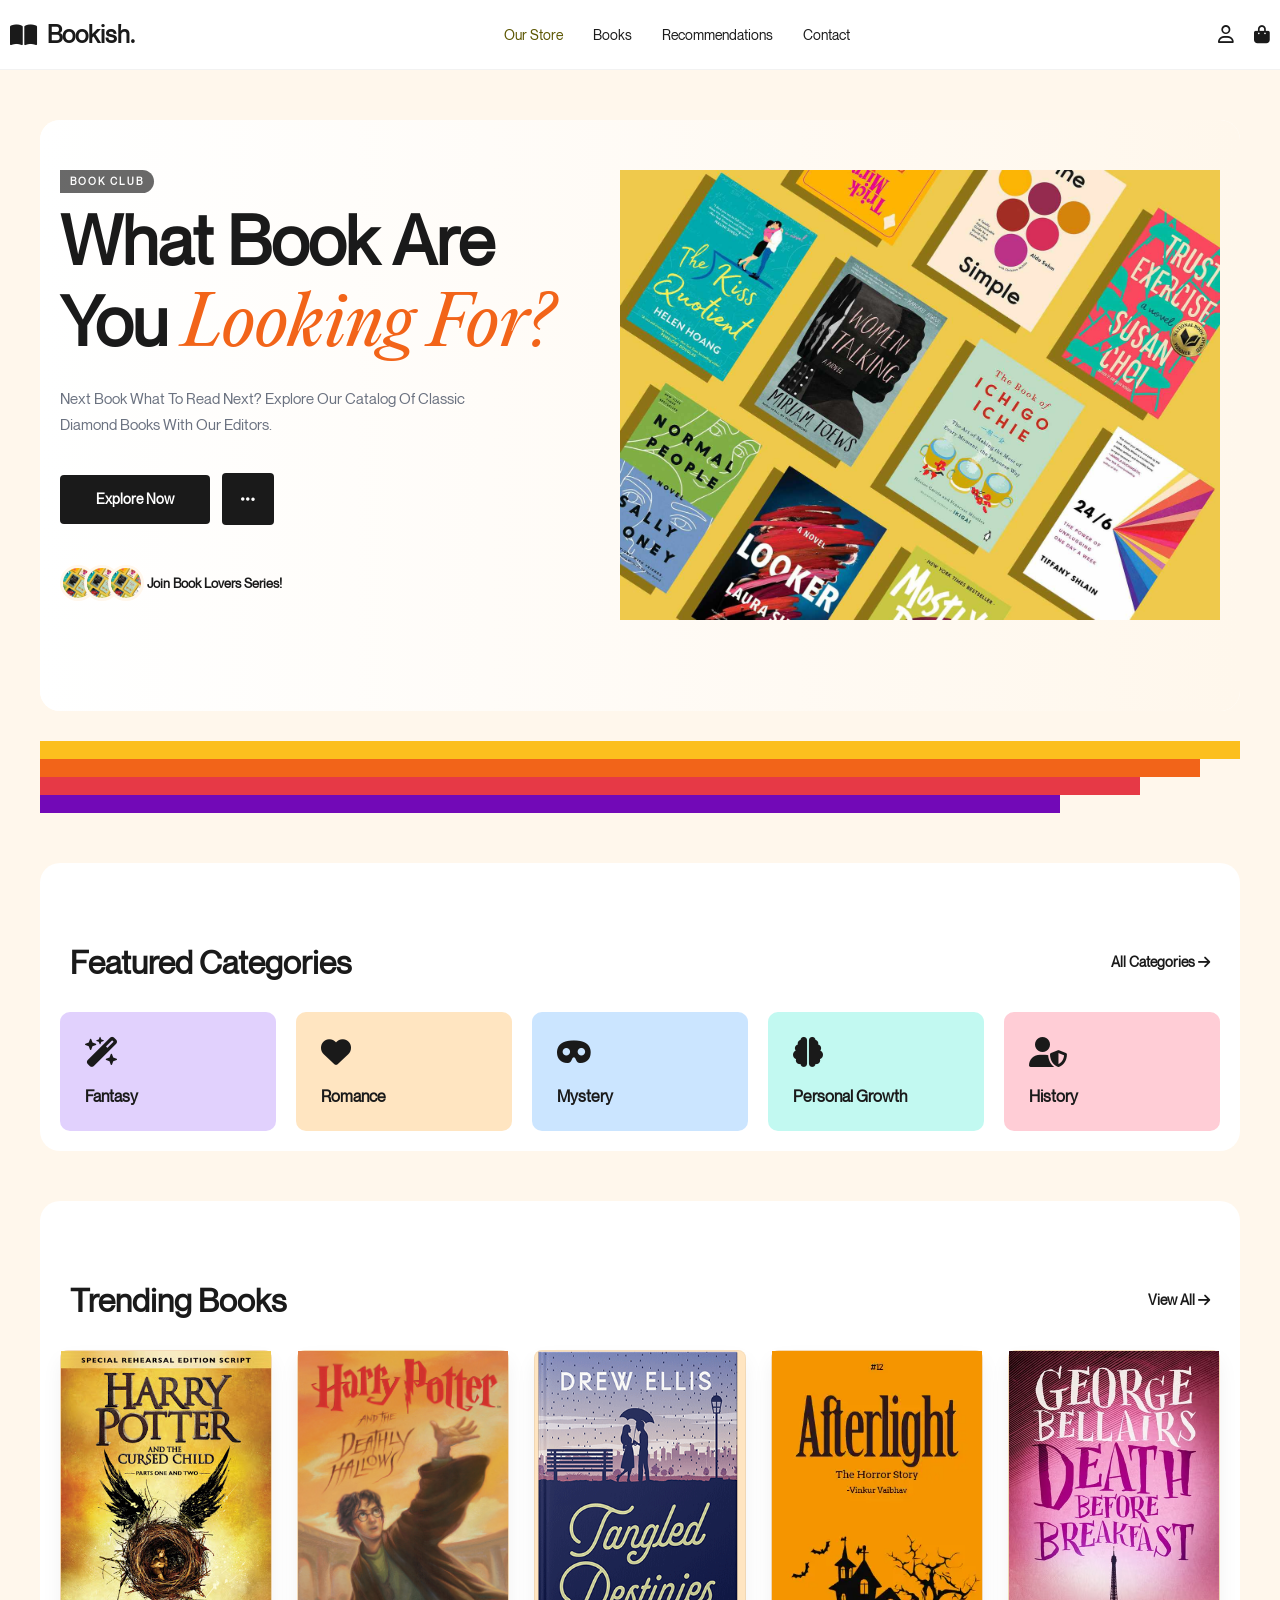
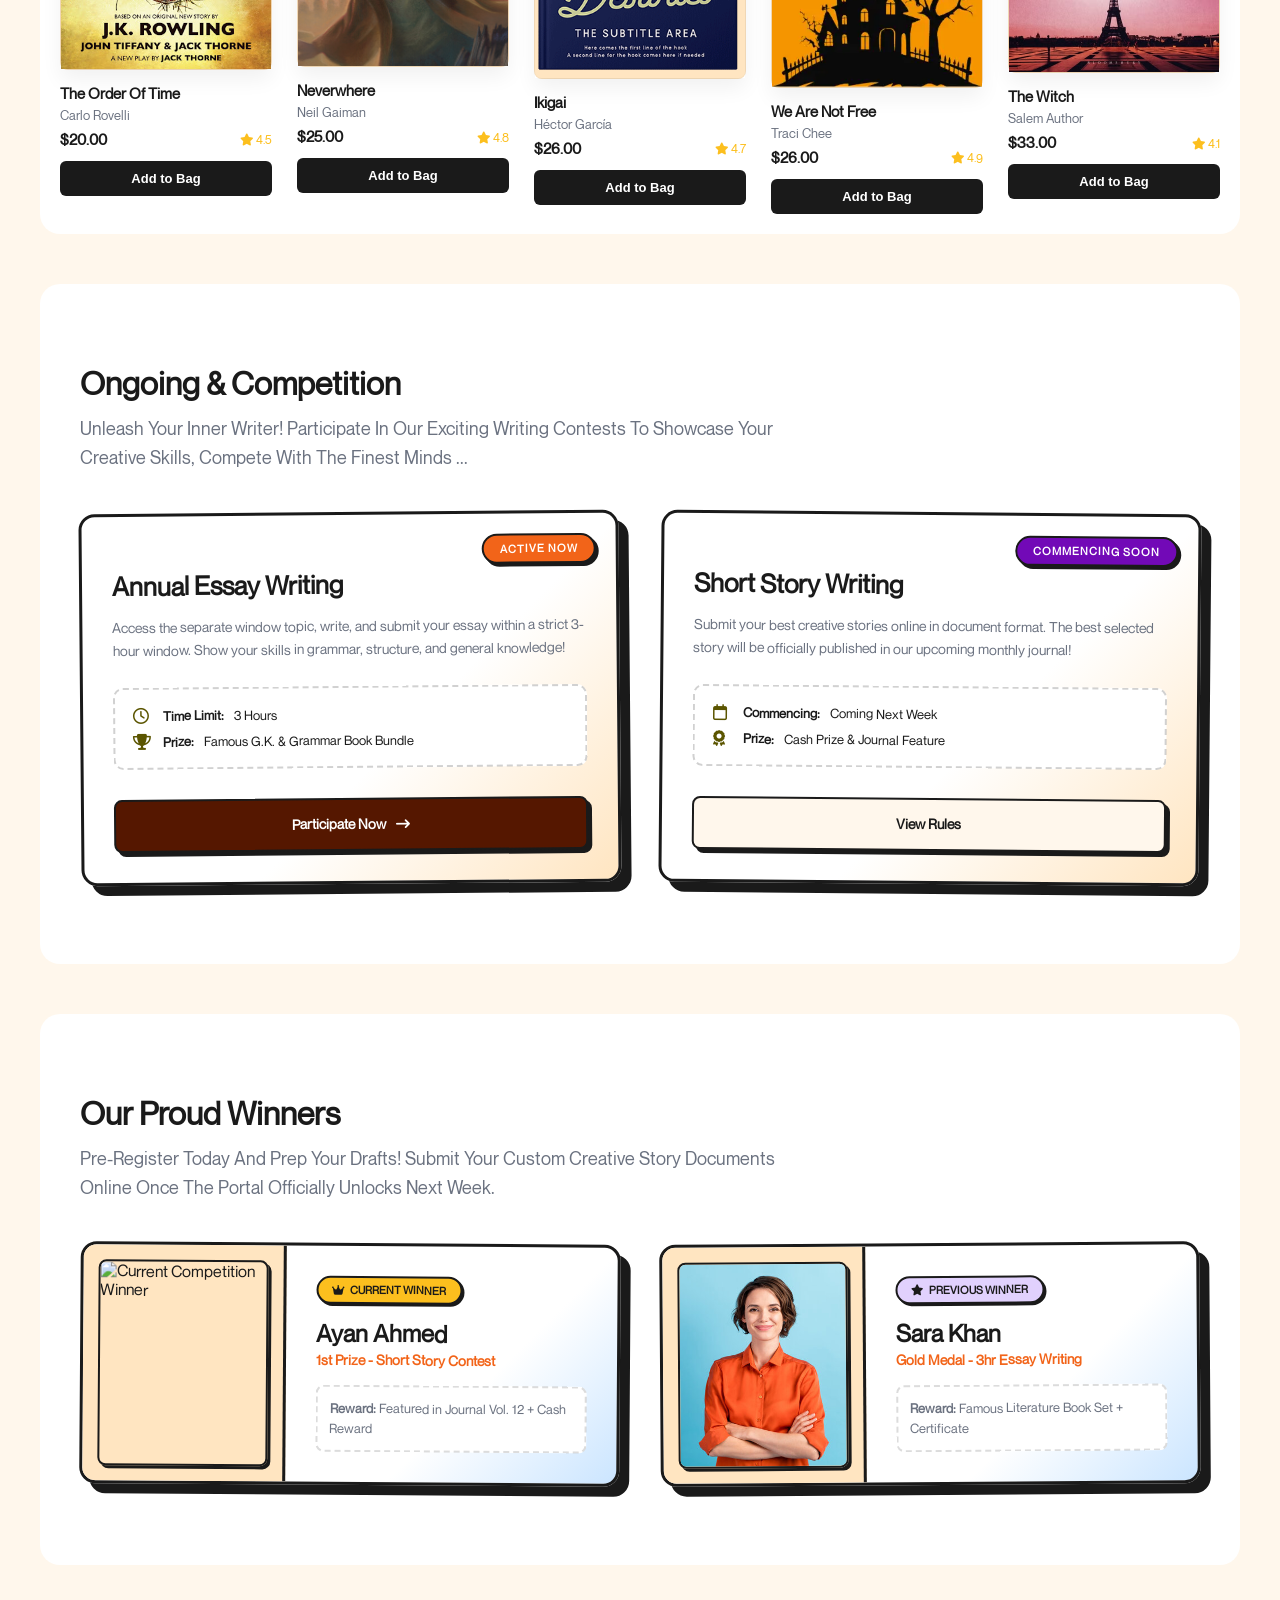
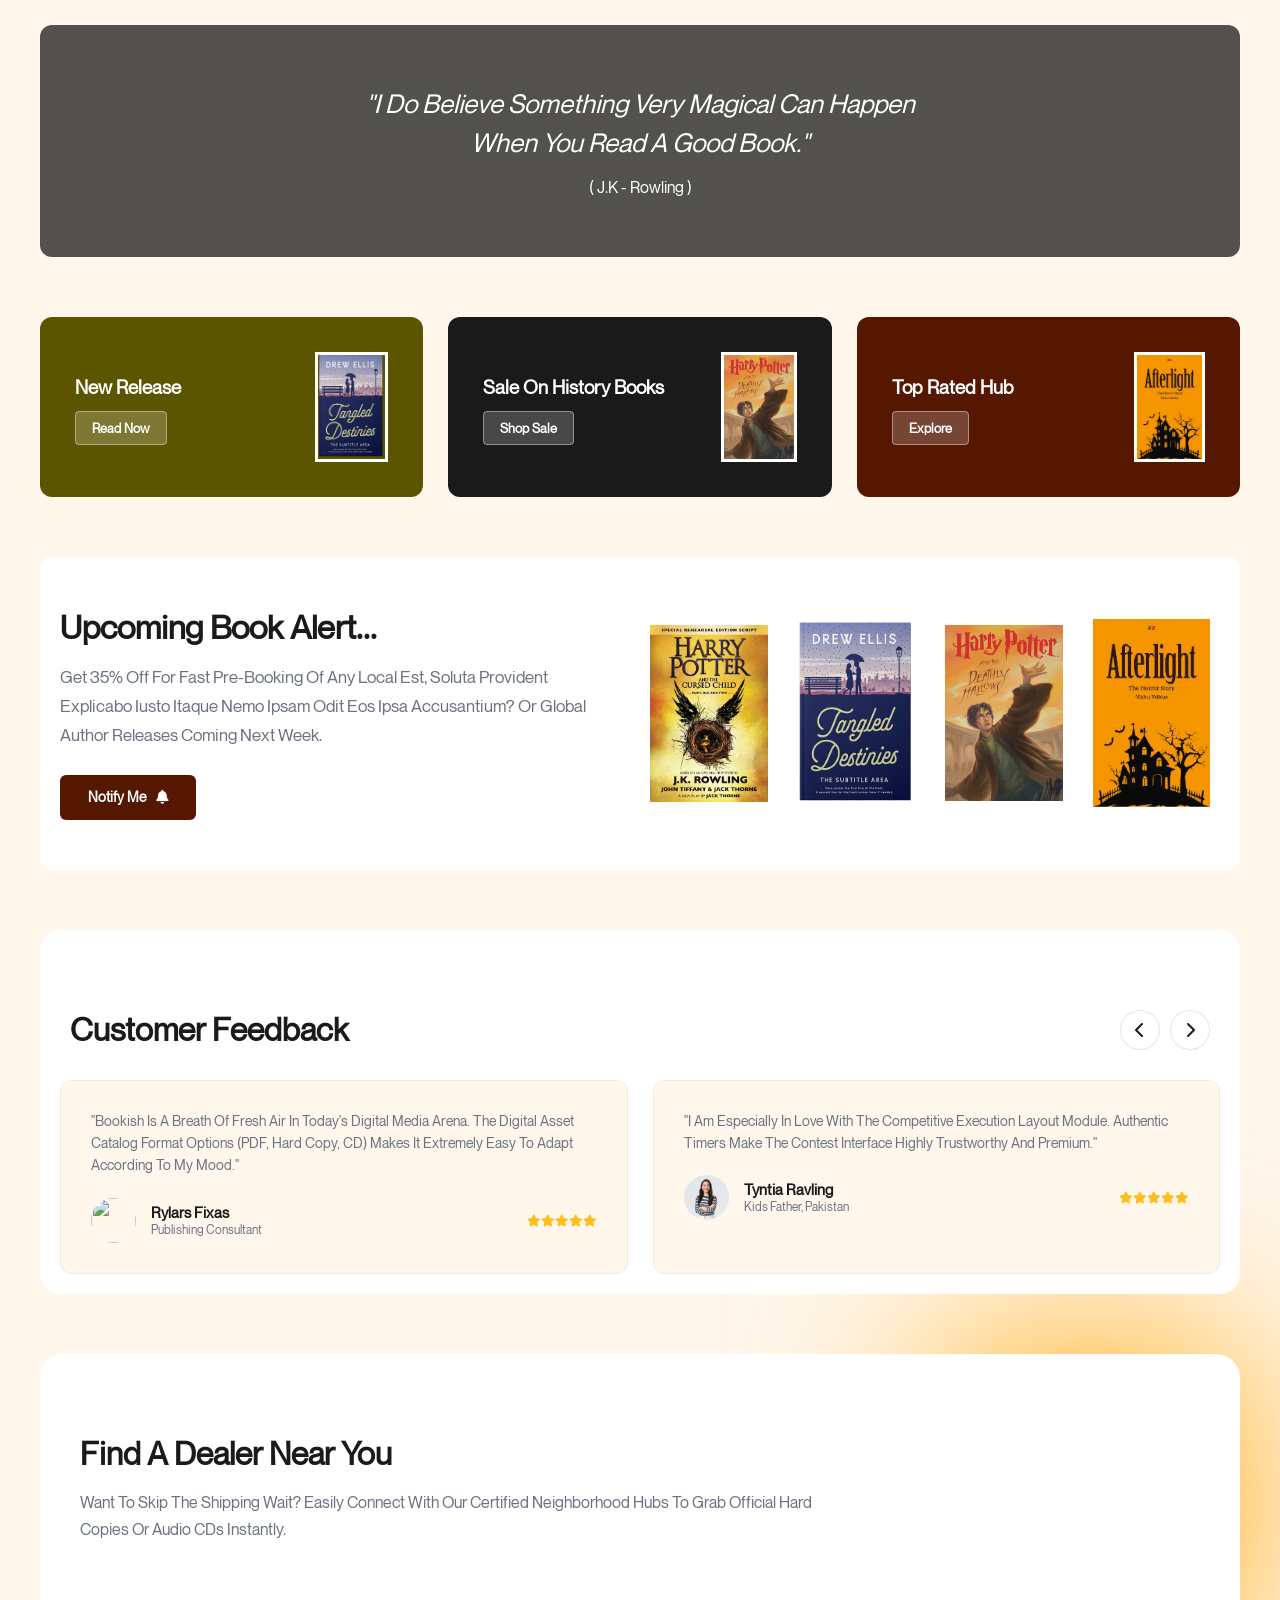
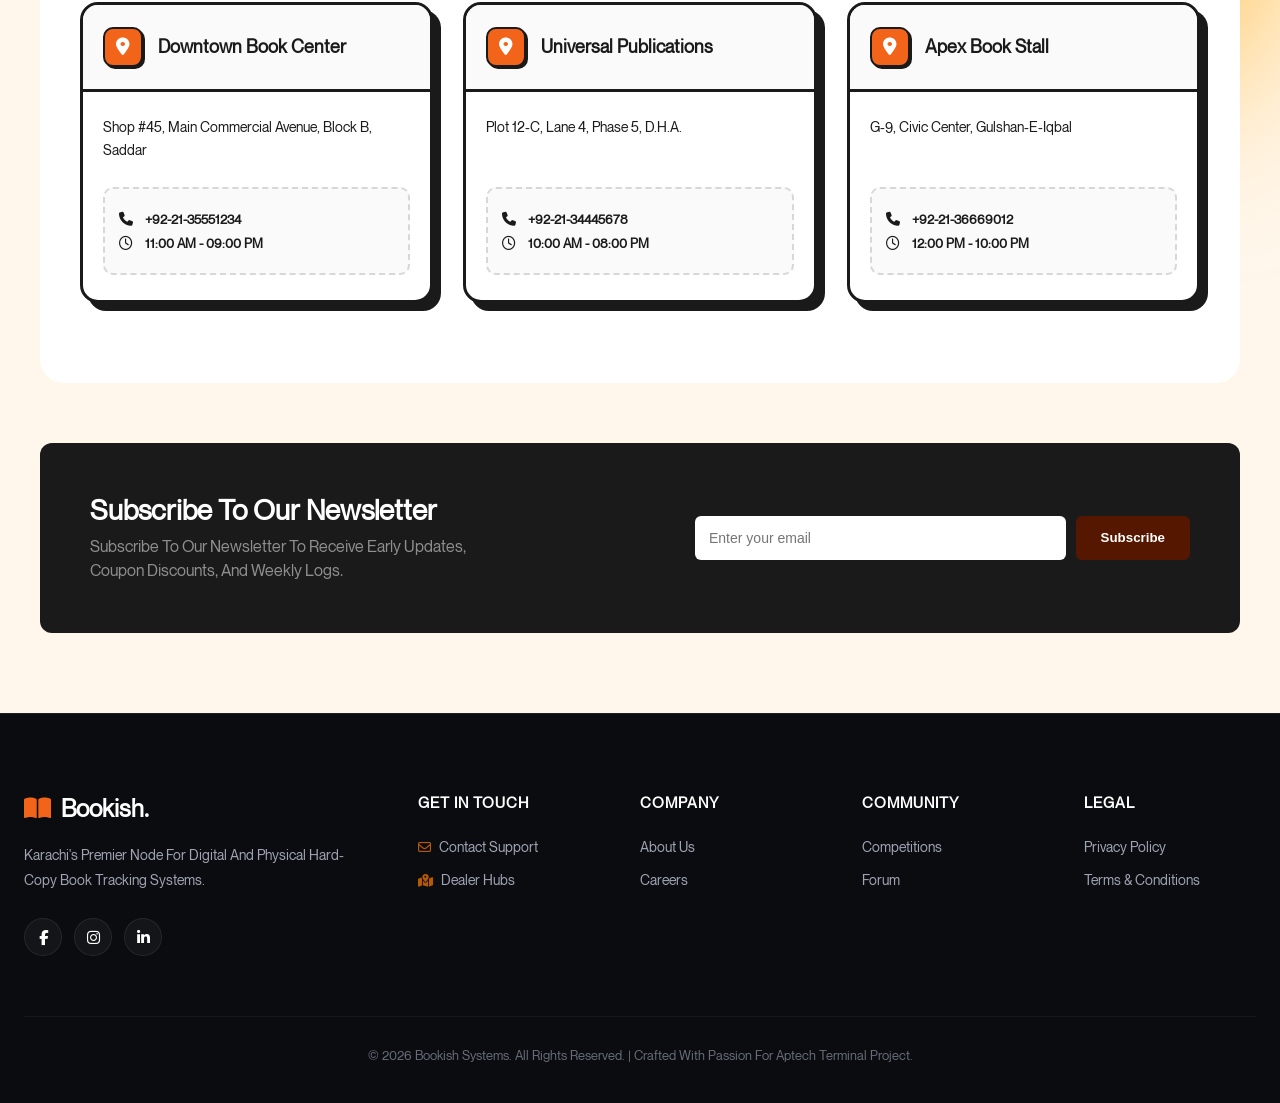
==== commit 3e9aed94: "abdullah updated this code" ====
--- a/index.html
+++ b/index.html
@@ -1,71 +1,73 @@
 <!DOCTYPE html>
 <html lang="en">
+
 <head>
     <meta charset="UTF-8">
     <meta name="viewport" content="width=device-width, initial-scale=1.0">
     <title>Bookish - Online E-Book & Portal</title>
     <link rel="stylesheet" href="css/style.css">
     <link rel="stylesheet" href="https://cdnjs.cloudflare.com/ajax/libs/font-awesome/6.4.0/css/all.min.css">
-   
+
 </head>
+
 <body>
- <header>
-            <div class="nav-wrapper">
-                <a href="#" class="brand-logo"><i class="fa-solid fa-book-open logo-icon"></i>Bookish.</a>
-                <nav>
-                    <ul>
-                        <li><a href="#" class="active">Our Store</a></li>
-                        <li><a href="#">Books</a></li>
-                        <li><a href="#">Recommendations</a></li>
-                        <li><a href="#">Contact</a></li>
-                    </ul>
-                </nav>
-                <div class="header-actions">
-                    <i class="fa-solid fa-magnifying-glass"></i>
-                    <i class="fa-regular fa-user"></i>
-                    <i class="fa-solid fa-bag-shopping"></i>
-                </div>
-            </div>
-        </header>
+    <header>
+        <div class="nav-wrapper">
+            <a href="#" class="brand-logo"><i class="fa-solid fa-book-open logo-icon"></i>Bookish.</a>
+            <nav>
+                <ul>
+                    <li><a href="#" class="active">Our Store</a></li>
+                    <li><a href="#">Books</a></li>
+                    <li><a href="#">Recommendations</a></li>
+                    <li><a href="#">Contact</a></li>
+                </ul>
+            </nav>
+            <div class="header-actions">
+                <i class="fa-regular fa-user" title="Profile"></i>
+                <i class="fa-solid fa-bag-shopping" title="View Cart"></i>
+            </div>
+        </div>
+    </header>
     <div class="app-container">
-        
-       
-<section class="retro-hero">
-    <div class="hero-content-wrapper">
-        <div class="hero-text-side">
-            <span class="hero-tagline">BOOK CLUB</span>
-            <h1 class="hero-main-title">What Book Are You <span>Looking For?</span></h1>
-            <p class="hero-subtext">Next Book What To Read Next? Explore Our Catalog Of Classic Diamond Books With Our Editors.</p>
-            
-            <div class="hero-action-row">
-                <a href="#" class="btn-explore">Explore Now</a>
-                <button class="btn-square-dots"><i class="fa-solid fa-ellipsis"></i></button>
-            </div>
-
-            <div class="hero-community-widget">
-                <div class="avatar-stack">
-                    <img src="images/banners/landing.webp" alt="User 1" class="mini-avatar-img">
-                    <img src="images/banners/landing.webp" alt="User 2" class="mini-avatar-img">
-                    <img src="images/banners/landing.webp" alt="User 3" class="mini-avatar-img">
-                </div>
-                <p>Join Book Lovers Series!</p>
-            </div>
-        </div>
-
-        <div class="hero-graphics-side">
-       <img src="images/banners/landing.webp" alt="">
-            
-        </div>
-
-    </div>
-
-    <div class="retro-color-steps-container">
-        <div class="step-strip step-yellow"></div>
-        <div class="step-strip step-orange"></div>
-        <div class="step-strip step-red"></div>
-        <div class="step-strip step-purple"></div>
-    </div>
-</section>
+
+
+        <section class="retro-hero">
+            <div class="hero-content-wrapper">
+                <div class="hero-text-side">
+                    <span class="hero-tagline">BOOK CLUB</span>
+                    <h1 class="hero-main-title">What Book Are You <span>Looking For?</span></h1>
+                    <p class="hero-subtext">Next Book What To Read Next? Explore Our Catalog Of Classic Diamond Books
+                        With Our Editors.</p>
+
+                    <div class="hero-action-row">
+                        <a href="#" class="btn-explore">Explore Now</a>
+                        <button class="btn-square-dots"><i class="fa-solid fa-ellipsis"></i></button>
+                    </div>
+
+                    <div class="hero-community-widget">
+                        <div class="avatar-stack">
+                            <img src="images/banners/landing.webp" alt="User 1" class="mini-avatar-img">
+                            <img src="images/banners/landing.webp" alt="User 2" class="mini-avatar-img">
+                            <img src="images/banners/landing.webp" alt="User 3" class="mini-avatar-img">
+                        </div>
+                        <p>Join Book Lovers Series!</p>
+                    </div>
+                </div>
+
+                <div class="hero-graphics-side">
+                    <img src="images/banners/landing.webp" alt="">
+
+                </div>
+
+            </div>
+
+            <div class="retro-color-steps-container">
+                <div class="step-strip step-yellow"></div>
+                <div class="step-strip step-orange"></div>
+                <div class="step-strip step-red"></div>
+                <div class="step-strip step-purple"></div>
+            </div>
+        </section>
 
         <section class="featured-categories">
             <div class="section-header">
@@ -73,11 +75,21 @@
                 <a href="#" class="view-all">All Categories <i class="fa-solid fa-arrow-right"></i></a>
             </div>
             <div class="categories-grid">
-                <div class="cat-card p1"><i class="fa-solid fa-wand-magic-sparkles"></i><h4>Fantasy</h4></div>
-                <div class="cat-card p2"><i class="fa-solid fa-heart"></i><h4>Romance</h4></div>
-                <div class="cat-card p3"><i class="fa-solid fa-mask"></i><h4>Mystery</h4></div>
-                <div class="cat-card p4"><i class="fa-solid fa-brain"></i><h4>Personal Growth</h4></div>
-                <div class="cat-card p5"><i class="fa-solid fa-user-shield"></i><h4>History</h4></div>
+                <div class="cat-card p1"><i class="fa-solid fa-wand-magic-sparkles"></i>
+                    <h4>Fantasy</h4>
+                </div>
+                <div class="cat-card p2"><i class="fa-solid fa-heart"></i>
+                    <h4>Romance</h4>
+                </div>
+                <div class="cat-card p3"><i class="fa-solid fa-mask"></i>
+                    <h4>Mystery</h4>
+                </div>
+                <div class="cat-card p4"><i class="fa-solid fa-brain"></i>
+                    <h4>Personal Growth</h4>
+                </div>
+                <div class="cat-card p5"><i class="fa-solid fa-user-shield"></i>
+                    <h4>History</h4>
+                </div>
             </div>
         </section>
 
@@ -85,8 +97,7 @@
             <div class="section-header">
                 <h2>Trending Books</h2>
                 <div class="slider-arrows">
-                    <div class="arrow-btn"><i class="fa-solid fa-chevron-left"></i></div>
-                    <div class="arrow-btn"><i class="fa-solid fa-chevron-right"></i></div>
+                    <a href="books.html" class="view-all">View All <i class="fa-solid fa-arrow-right"></i></a>
                 </div>
             </div>
             <div class="books-grid">
@@ -142,76 +153,87 @@
                 </div>
             </div>
         </section>
-    <section class="competition-section">
-    <div class="section-container">
-        <h2 class="section-title">Ongoing & Competition</h2>
-<p class="section-subtitle">Unleash your inner writer! Participate in our exciting writing contests to showcase your creative skills, compete with the finest minds ...</p>
-        <div class="comp-grid">
-            <div class="comp-card dynamic-tilt-left">
-                <div class="comp-badge status-active">Active Now</div>
-                <div class="comp-content">
-                    <h3>Annual Essay Writing</h3>
-                    <p class="comp-desc">Access the separate window topic, write, and submit your essay within a strict 3-hour window. Show your skills in grammar, structure, and general knowledge!</p>
-                    <div class="comp-meta">
-                        <span><i class="fa-regular fa-clock"></i> <strong>Time Limit:</strong> 3 Hours</span>
-                        <span><i class="fa-solid fa-trophy"></i> <strong>Prize:</strong> Famous G.K. & Grammar Book Bundle</span>
-                    </div>
-                    <a href="competitions.html" class="comp-btn btn-primary">Participate Now <i class="fa-solid fa-arrow-right-long"></i></a>
-                </div>
-            </div>
-
-            <div class="comp-card dynamic-tilt-right">
-                <div class="comp-badge status-upcoming">Commencing Soon</div>
-                
-                <div class="comp-content">
-                    <h3>Short Story Writing</h3>
-                    <p class="comp-desc">Submit your best creative stories online in document format. The best selected story will be officially published in our upcoming monthly journal!</p>
-                    <div class="comp-meta">
-                        <span><i class="fa-regular fa-calendar"></i> <strong>Commencing:</strong> Coming Next Week</span>
-                        <span><i class="fa-solid fa-award"></i> <strong>Prize:</strong> Cash Prize & Journal Feature</span>
-                    </div>
-                    <a href="competitions.html" class="comp-btn btn-secondary">View Rules</a>
-                </div>
-            </div>
-        </div>
-    </div>
-</section>
-
-<section class="winners-section">
-    <div class="section-container">
-        <h2 class="section-title">Our Proud Winners</h2>  
-<p class="section-subtitle">Pre-register today and prep your drafts! Submit your custom creative story documents online once the portal officially unlocks next week.</p>
-        <div class="winners-grid">
-            <div class="winner-card card-tilt-left">
-                <div class="winner-img-container">
-                    <img src="images/pr2.webp" alt="Current Competition Winner" class="winner-img">
-                </div>
-                <div class="winner-info">
-                    <span class="winner-tag tag-current"><i class="fa-solid fa-crown"></i> Current Winner</span>
-                    <h4>Ayan Ahmed</h4>
-                    <p class="winner-achievement">1st Prize - Short Story Contest</p>
-                    <div class="winner-reward-box">
-                        <p class="winner-reward"><strong>Reward:</strong> Featured in Journal Vol. 12 + Cash Reward</p>
-                    </div>
-                </div>
-            </div>
-
-            <div class="winner-card card-tilt-right">
-                <div class="winner-img-container">
-                    <img src="images/pr1.webp" alt="Previous Competition Winner" class="winner-img">
-                </div>
-                <div class="winner-info">
-                    <span class="winner-tag tag-previous"><i class="fa-solid fa-star"></i> Previous Winner</span>
-                    <h4>Sara Khan</h4>
-                    <p class="winner-achievement">Gold Medal - 3hr Essay Writing</p>
-                    <div class="winner-reward-box">
-                        <p class="winner-reward"><strong>Reward:</strong> Famous Literature Book Set + Certificate</p>
-                    </div>
-                </div>
-            </div>
-        </div>
-    </div>
-</section>
+        <section class="competition-section">
+            <div class="section-container">
+                <h2 class="section-title">Ongoing & Competition</h2>
+                <p class="section-subtitle">Unleash your inner writer! Participate in our exciting writing contests to
+                    showcase your creative skills, compete with the finest minds ...</p>
+                <div class="comp-grid">
+                    <div class="comp-card dynamic-tilt-left">
+                        <div class="comp-badge status-active">Active Now</div>
+                        <div class="comp-content">
+                            <h3>Annual Essay Writing</h3>
+                            <p class="comp-desc">Access the separate window topic, write, and submit your essay within a
+                                strict 3-hour window. Show your skills in grammar, structure, and general knowledge!</p>
+                            <div class="comp-meta">
+                                <span><i class="fa-regular fa-clock"></i> <strong>Time Limit:</strong> 3 Hours</span>
+                                <span><i class="fa-solid fa-trophy"></i> <strong>Prize:</strong> Famous G.K. & Grammar
+                                    Book Bundle</span>
+                            </div>
+                            <a href="competitions.html" class="comp-btn btn-primary">Participate Now <i
+                                    class="fa-solid fa-arrow-right-long"></i></a>
+                        </div>
+                    </div>
+
+                    <div class="comp-card dynamic-tilt-right">
+                        <div class="comp-badge status-upcoming">Commencing Soon</div>
+
+                        <div class="comp-content">
+                            <h3>Short Story Writing</h3>
+                            <p class="comp-desc">Submit your best creative stories online in document format. The best
+                                selected story will be officially published in our upcoming monthly journal!</p>
+                            <div class="comp-meta">
+                                <span><i class="fa-regular fa-calendar"></i> <strong>Commencing:</strong> Coming Next
+                                    Week</span>
+                                <span><i class="fa-solid fa-award"></i> <strong>Prize:</strong> Cash Prize & Journal
+                                    Feature</span>
+                            </div>
+                            <a href="competitions.html" class="comp-btn btn-secondary">View Rules</a>
+                        </div>
+                    </div>
+                </div>
+            </div>
+        </section>
+
+        <section class="winners-section">
+            <div class="section-container">
+                <h2 class="section-title">Our Proud Winners</h2>
+                <p class="section-subtitle">Pre-register today and prep your drafts! Submit your custom creative story
+                    documents online once the portal officially unlocks next week.</p>
+                <div class="winners-grid">
+                    <div class="winner-card card-tilt-left">
+                        <div class="winner-img-container">
+                            <img src="images/pr2.webp" alt="Current Competition Winner" class="winner-img">
+                        </div>
+                        <div class="winner-info">
+                            <span class="winner-tag tag-current"><i class="fa-solid fa-crown"></i> Current Winner</span>
+                            <h4>Ayan Ahmed</h4>
+                            <p class="winner-achievement">1st Prize - Short Story Contest</p>
+                            <div class="winner-reward-box">
+                                <p class="winner-reward"><strong>Reward:</strong> Featured in Journal Vol. 12 + Cash
+                                    Reward</p>
+                            </div>
+                        </div>
+                    </div>
+
+                    <div class="winner-card card-tilt-right">
+                        <div class="winner-img-container">
+                            <img src="images/pr1.webp" alt="Previous Competition Winner" class="winner-img">
+                        </div>
+                        <div class="winner-info">
+                            <span class="winner-tag tag-previous"><i class="fa-solid fa-star"></i> Previous
+                                Winner</span>
+                            <h4>Sara Khan</h4>
+                            <p class="winner-achievement">Gold Medal - 3hr Essay Writing</p>
+                            <div class="winner-reward-box">
+                                <p class="winner-reward"><strong>Reward:</strong> Famous Literature Book Set +
+                                    Certificate</p>
+                            </div>
+                        </div>
+                    </div>
+                </div>
+            </div>
+        </section>
 
 
         <section class="quote-banner">
@@ -219,19 +241,25 @@
             <p>( J.K - Rowling )</p>
         </section>
 
-  
+
 
         <section class="highlight-banners-grid">
             <div class="hl-card c1">
-                <div class="hl-left"><h3>New Release</h3><br><a href="#" class="hl-btn">Read Now</a></div>
+                <div class="hl-left">
+                    <h3>New Release</h3><br><a href="#" class="hl-btn">Read Now</a>
+                </div>
                 <img src="images/ex3.webp" alt="">
             </div>
             <div class="hl-card c2">
-                <div class="hl-left"><h3>Sale on History Books</h3><br><a href="#" class="hl-btn">Shop Sale</a></div>
+                <div class="hl-left">
+                    <h3>Sale on History Books</h3><br><a href="#" class="hl-btn">Shop Sale</a>
+                </div>
                 <img src="images/ex2.webp" alt="">
             </div>
             <div class="hl-card c3">
-                <div class="hl-left"><h3>Top Rated Hub</h3><br><a href="#" class="hl-btn">Explore</a></div>
+                <div class="hl-left">
+                    <h3>Top Rated Hub</h3><br><a href="#" class="hl-btn">Explore</a>
+                </div>
                 <img src="images/ex4.webp" alt="">
             </div>
         </section>
@@ -239,12 +267,15 @@
         <section class="upcoming-block">
             <div class="up-left">
                 <h2>Upcoming Book Alert...</h2>
-                <p>Get 35% off for fast pre-booking of any local Est, soluta provident explicabo iusto itaque nemo ipsam odit eos ipsa accusantium? or global author releases coming next week.</p>
+                <p>Get 35% off for fast pre-booking of any local Est, soluta provident explicabo iusto itaque nemo ipsam
+                    odit eos ipsa accusantium? or global author releases coming next week.</p>
                 <a href="#" class="btn-prime" style="width:fit-content;">Notify me <i class="fa-solid fa-bell"></i></a>
             </div>
             <div class="up-right-grid">
-                <div class="grid-mini-cover"><img src="images/ex1.webp" alt=""></div><div class="grid-mini-cover"><img src="images/ex3.webp" alt=""></div>
-                <div class="grid-mini-cover"><img src="images/ex2.webp" alt=""></div><div class="grid-mini-cover"><img src="images/ex4.webp" alt=""></div>
+                <div class="grid-mini-cover"><img src="images/ex1.webp" alt=""></div>
+                <div class="grid-mini-cover"><img src="images/ex3.webp" alt=""></div>
+                <div class="grid-mini-cover"><img src="images/ex2.webp" alt=""></div>
+                <div class="grid-mini-cover"><img src="images/ex4.webp" alt=""></div>
             </div>
         </section>
 
@@ -258,78 +289,98 @@
             </div>
             <div class="reviews-grid">
                 <div class="review-card">
-                    <p class="review-text">"Bookish is a breath of fresh air in today's digital media arena. The digital asset catalog format options (PDF, Hard Copy, CD) makes it extremely easy to adapt according to my mood."</p>
+                    <p class="review-text">"Bookish is a breath of fresh air in today's digital media arena. The digital
+                        asset catalog format options (PDF, Hard Copy, CD) makes it extremely easy to adapt according to
+                        my mood."</p>
                     <div class="reviewer-profile">
                         <div class="rev-info">
                             <div class="rev-avatar"><img src="images/pr2.webp" alt=""></div>
-                            <div class="rev-name"><h4>Rylars Fixas</h4><p>Publishing Consultant</p></div>
-                        </div>
-                        <div class="stars"><i class="fa-solid fa-star"></i><i class="fa-solid fa-star"></i><i class="fa-solid fa-star"></i><i class="fa-solid fa-star"></i><i class="fa-solid fa-star"></i></div>
+                            <div class="rev-name">
+                                <h4>Rylars Fixas</h4>
+                                <p>Publishing Consultant</p>
+                            </div>
+                        </div>
+                        <div class="stars"><i class="fa-solid fa-star"></i><i class="fa-solid fa-star"></i><i
+                                class="fa-solid fa-star"></i><i class="fa-solid fa-star"></i><i
+                                class="fa-solid fa-star"></i></div>
                     </div>
                 </div>
                 <div class="review-card">
-                    <p class="review-text">"I am especially in love with the competitive execution layout module. Authentic timers make the contest interface highly trustworthy and premium."</p>
+                    <p class="review-text">"I am especially in love with the competitive execution layout module.
+                        Authentic timers make the contest interface highly trustworthy and premium."</p>
                     <div class="reviewer-profile">
                         <div class="rev-info">
                             <div class="rev-avatar"><img src="images/pr3.webp" alt=""></div>
-                            <div class="rev-name"><h4>Tyntia Ravling</h4><p>Kids Father, Pakistan</p></div>
-                        </div>
-                        <div class="stars"><i class="fa-solid fa-star"></i><i class="fa-solid fa-star"></i><i class="fa-solid fa-star"></i><i class="fa-solid fa-star"></i><i class="fa-solid fa-star"></i></div>
-                    </div>
-                </div>
-            </div>
-        </section>
-<section class="dealers-section">
-    <div class="section-container">
-        <h2 class="section-title">Find a <span>Dealer</span> Near You</h2>
-        <p class="section-subtitle">Want to skip the shipping wait? Easily connect with our certified neighborhood hubs to grab official hard copies or audio CDs instantly.</p>
-        <br>
-        
-        <div class="dealers-grid">
-            <div class="dealer-card">
-                <div class="dealer-header">
-                    <div class="dealer-icon"><i class="fa-solid fa-location-dot"></i></div>
-                    <h4>Downtown Book Center</h4>
-                </div>
-                <div class="dealer-body">
-                    <p class="dealer-address">Shop #45, Main Commercial Avenue, Block B, Saddar</p>
-                    <div class="dealer-meta-wrapper">
-                        <p class="dealer-contact"><i class="fa-solid fa-phone"></i> <span>+92-21-35551234</span></p>
-                        <p class="dealer-timing"><i class="fa-regular fa-clock"></i> <span>11:00 AM - 09:00 PM</span></p>
-                    </div>
-                </div>
-            </div>
-
-            <div class="dealer-card">
-                <div class="dealer-header">
-                    <div class="dealer-icon"><i class="fa-solid fa-location-dot"></i></div>
-                    <h4>Universal Publications</h4>
-                </div>
-                <div class="dealer-body">
-                    <p class="dealer-address">Plot 12-C, Lane 4, Phase 5, D.H.A.</p>
-                    <div class="dealer-meta-wrapper">
-                        <p class="dealer-contact"><i class="fa-solid fa-phone"></i> <span>+92-21-34445678</span></p>
-                        <p class="dealer-timing"><i class="fa-regular fa-clock"></i> <span>10:00 AM - 08:00 PM</span></p>
-                    </div>
-                </div>
-            </div>
-
-            <div class="dealer-card">
-                <div class="dealer-header">
-                    <div class="dealer-icon"><i class="fa-solid fa-location-dot"></i></div>
-                    <h4>Apex Book Stall</h4>
-                </div>
-                <div class="dealer-body">
-                    <p class="dealer-address">G-9, Civic Center, Gulshan-e-Iqbal</p>
-                    <div class="dealer-meta-wrapper">
-                        <p class="dealer-contact"><i class="fa-solid fa-phone"></i> <span>+92-21-36669012</span></p>
-                        <p class="dealer-timing"><i class="fa-regular fa-clock"></i> <span>12:00 PM - 10:00 PM</span></p>
-                    </div>
-                </div>
-            </div>
-        </div>
-    </div>
-</section>
+                            <div class="rev-name">
+                                <h4>Tyntia Ravling</h4>
+                                <p>Kids Father, Pakistan</p>
+                            </div>
+                        </div>
+                        <div class="stars"><i class="fa-solid fa-star"></i><i class="fa-solid fa-star"></i><i
+                                class="fa-solid fa-star"></i><i class="fa-solid fa-star"></i><i
+                                class="fa-solid fa-star"></i></div>
+                    </div>
+                </div>
+            </div>
+        </section>
+        <section class="dealers-section">
+            <div class="section-container">
+                <h2 class="section-title">Find a <span>Dealer</span> Near You</h2>
+                <p class="section-subtitle">Want to skip the shipping wait? Easily connect with our certified
+                    neighborhood hubs to grab official hard copies or audio CDs instantly.</p>
+                <br>
+
+                <div class="dealers-grid">
+                    <div class="dealer-card">
+                        <div class="dealer-header">
+                            <div class="dealer-icon"><i class="fa-solid fa-location-dot"></i></div>
+                            <h4>Downtown Book Center</h4>
+                        </div>
+                        <div class="dealer-body">
+                            <p class="dealer-address">Shop #45, Main Commercial Avenue, Block B, Saddar</p>
+                            <div class="dealer-meta-wrapper">
+                                <p class="dealer-contact"><i class="fa-solid fa-phone"></i> <span>+92-21-35551234</span>
+                                </p>
+                                <p class="dealer-timing"><i class="fa-regular fa-clock"></i> <span>11:00 AM - 09:00
+                                        PM</span></p>
+                            </div>
+                        </div>
+                    </div>
+
+                    <div class="dealer-card">
+                        <div class="dealer-header">
+                            <div class="dealer-icon"><i class="fa-solid fa-location-dot"></i></div>
+                            <h4>Universal Publications</h4>
+                        </div>
+                        <div class="dealer-body">
+                            <p class="dealer-address">Plot 12-C, Lane 4, Phase 5, D.H.A.</p>
+                            <div class="dealer-meta-wrapper">
+                                <p class="dealer-contact"><i class="fa-solid fa-phone"></i> <span>+92-21-34445678</span>
+                                </p>
+                                <p class="dealer-timing"><i class="fa-regular fa-clock"></i> <span>10:00 AM - 08:00
+                                        PM</span></p>
+                            </div>
+                        </div>
+                    </div>
+
+                    <div class="dealer-card">
+                        <div class="dealer-header">
+                            <div class="dealer-icon"><i class="fa-solid fa-location-dot"></i></div>
+                            <h4>Apex Book Stall</h4>
+                        </div>
+                        <div class="dealer-body">
+                            <p class="dealer-address">G-9, Civic Center, Gulshan-e-Iqbal</p>
+                            <div class="dealer-meta-wrapper">
+                                <p class="dealer-contact"><i class="fa-solid fa-phone"></i> <span>+92-21-36669012</span>
+                                </p>
+                                <p class="dealer-timing"><i class="fa-regular fa-clock"></i> <span>12:00 PM - 10:00
+                                        PM</span></p>
+                            </div>
+                        </div>
+                    </div>
+                </div>
+            </div>
+        </section>
         <section class="newsletter-section">
             <div class="nl-left">
                 <h2>Subscribe to our Newsletter</h2>
@@ -343,60 +394,62 @@
 
     </div>
     <footer>
-  <div class="footer-container">
-      <div class="footer-grid">
-          <div class="footer-logo-side">
-              <div class="footer-brand">
-                  
-                                <a href="#" class="brand-logo"><i class="fa-solid fa-book-open logo-icon"></i>Bookish.</a>
-
-              </div>
-              <p>Karachi's premier node for digital and physical hard-copy book tracking systems.</p>
-              <div class="social-icons">
-                  <a href="#" aria-label="Facebook"><i class="fa-brands fa-facebook-f"></i></a>
-                  <a href="#" aria-label="Instagram"><i class="fa-brands fa-instagram"></i></a>
-                  <a href="#" aria-label="Linkedin"><i class="fa-brands fa-linkedin-in"></i></a>
-              </div>
-          </div>
-          
-          <div class="footer-col">
-              <h4>Get in Touch</h4>
-              <ul>
-                  <li><a href="#"><i class="fa-regular fa-envelope"></i> Contact Support</a></li>
-                  <li><a href="#"><i class="fa-solid fa-map-location-dot"></i> Dealer Hubs</a></li>
-              </ul>
-          </div>
-          
-          <div class="footer-col">
-              <h4>Company</h4>
-              <ul>
-                  <li><a href="#">About Us</a></li>
-                  <li><a href="#">Careers</a></li>
-              </ul>
-          </div>
-          
-          <div class="footer-col">
-              <h4>Community</h4>
-              <ul>
-                  <li><a href="#">Competitions</a></li>
-                  <li><a href="#">Forum</a></li>
-              </ul>
-          </div>
-          
-          <div class="footer-col">
-              <h4>Legal</h4>
-              <ul>
-                  <li><a href="#">Privacy Policy</a></li>
-                  <li><a href="#">Terms & Conditions</a></li>
-              </ul>
-          </div>
-      </div>
-      
-      <div class="footer-bottom">
-          <p>&copy; 2026 Bookish Systems. All rights reserved. | Crafted with passion for Aptech Terminal Project.</p>
-      </div>
-  </div>
-</footer>
+        <div class="footer-container">
+            <div class="footer-grid">
+                <div class="footer-logo-side">
+                    <div class="footer-brand">
+
+                        <a href="#" class="brand-logo"><i class="fa-solid fa-book-open logo-icon"></i>Bookish.</a>
+
+                    </div>
+                    <p>Karachi's premier node for digital and physical hard-copy book tracking systems.</p>
+                    <div class="social-icons">
+                        <a href="#" aria-label="Facebook"><i class="fa-brands fa-facebook-f"></i></a>
+                        <a href="#" aria-label="Instagram"><i class="fa-brands fa-instagram"></i></a>
+                        <a href="#" aria-label="Linkedin"><i class="fa-brands fa-linkedin-in"></i></a>
+                    </div>
+                </div>
+
+                <div class="footer-col">
+                    <h4>Get in Touch</h4>
+                    <ul>
+                        <li><a href="#"><i class="fa-regular fa-envelope"></i> Contact Support</a></li>
+                        <li><a href="#"><i class="fa-solid fa-map-location-dot"></i> Dealer Hubs</a></li>
+                    </ul>
+                </div>
+
+                <div class="footer-col">
+                    <h4>Company</h4>
+                    <ul>
+                        <li><a href="#">About Us</a></li>
+                        <li><a href="#">Careers</a></li>
+                    </ul>
+                </div>
+
+                <div class="footer-col">
+                    <h4>Community</h4>
+                    <ul>
+                        <li><a href="#">Competitions</a></li>
+                        <li><a href="#">Forum</a></li>
+                    </ul>
+                </div>
+
+                <div class="footer-col">
+                    <h4>Legal</h4>
+                    <ul>
+                        <li><a href="#">Privacy Policy</a></li>
+                        <li><a href="#">Terms & Conditions</a></li>
+                    </ul>
+                </div>
+            </div>
+
+            <div class="footer-bottom">
+                <p>&copy; 2026 Bookish Systems. All rights reserved. | Crafted with passion for Aptech Terminal Project.
+                </p>
+            </div>
+        </div>
+    </footer>
 
 </body>
+
 </html>
